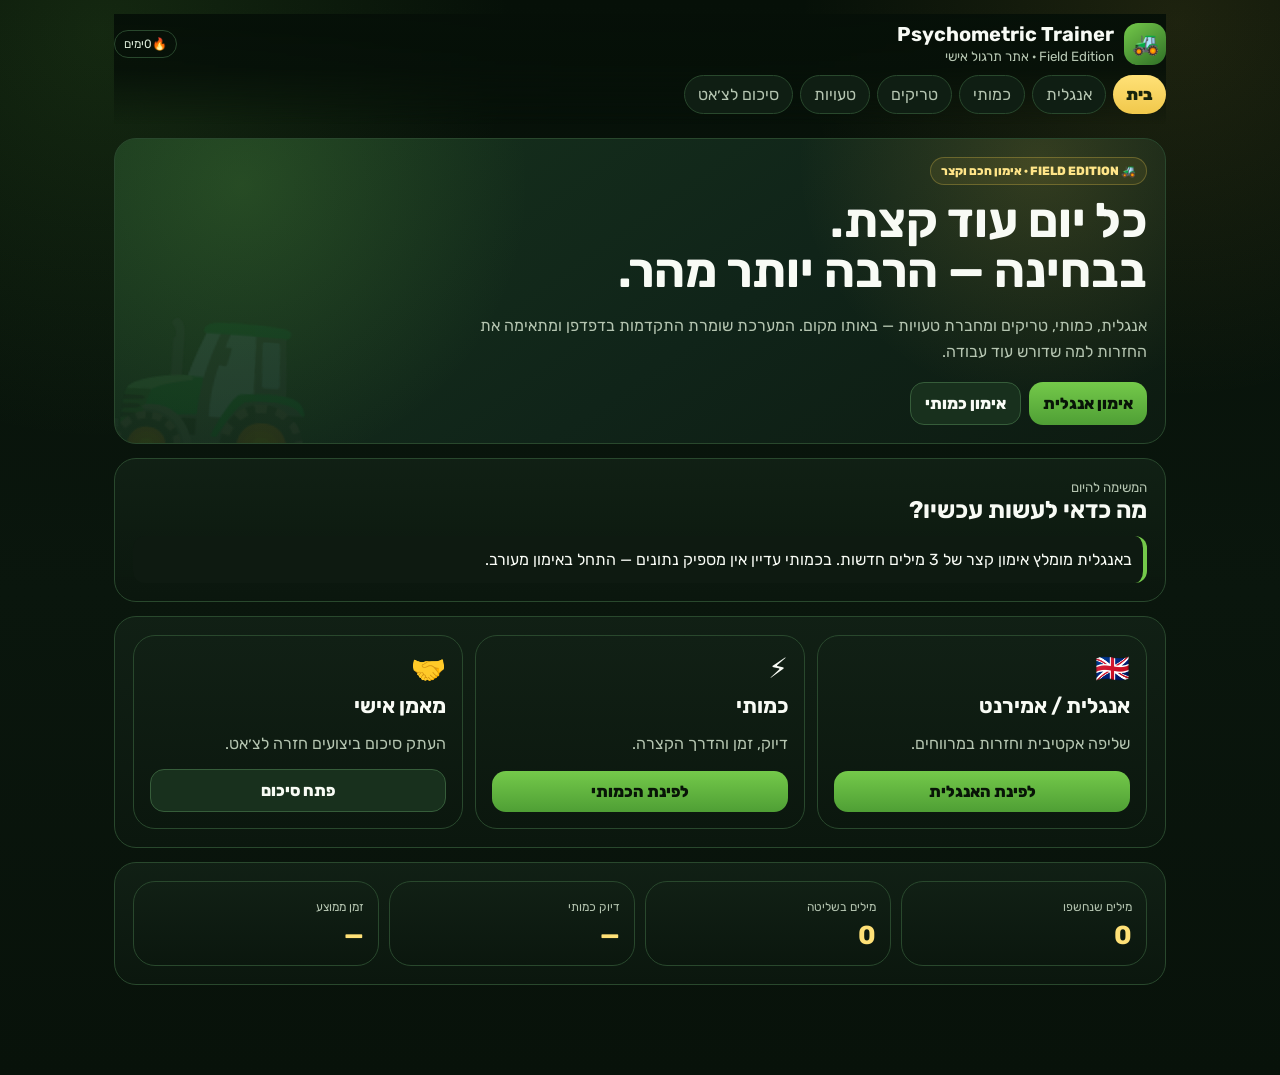
==== index.html @ f3aefd66 "Add Psychometric Trainer web app" ====
<!doctype html>
<html lang="he" dir="rtl">
<head>
<meta charset="utf-8"><meta name="viewport" content="width=device-width,initial-scale=1,viewport-fit=cover">
<title>Psychometric Trainer</title>
<link rel="preconnect" href="https://fonts.googleapis.com"><link rel="preconnect" href="https://fonts.gstatic.com" crossorigin><link href="https://fonts.googleapis.com/css2?family=Rubik:wght@400;500;700;800;900&display=swap" rel="stylesheet">
<style>
:root{--bg:#071008;--p:#112015;--p2:#172a1b;--t:#f8fbf5;--m:#b5c5b1;--line:#29482d;--g:#4f9f35;--gb:#74c94a;--y:#f1c84b;--yb:#ffe177;--r:#ff858f;--rad:22px}*{box-sizing:border-box}html{scroll-behavior:smooth}body{margin:0;min-height:100vh;color:var(--t);font-family:Rubik,system-ui;background:radial-gradient(circle at 8% 3%,rgba(116,201,74,.13),transparent 26%),radial-gradient(circle at 92% 2%,rgba(241,200,75,.1),transparent 24%),linear-gradient(180deg,#061008,#0a160d 55%,#08120a)}button,input,textarea,select{font:inherit}.app{max-width:1080px;margin:auto;padding:14px 14px 90px}.top{position:sticky;top:0;z-index:20;padding:8px 0 10px;background:linear-gradient(180deg,rgba(6,16,8,.97),rgba(6,16,8,.88),transparent);backdrop-filter:blur(18px)}.brand{display:flex;justify-content:space-between;align-items:center;gap:12px}.brandx{display:flex;gap:10px;align-items:center}.logo{width:42px;height:42px;border-radius:14px;display:grid;place-items:center;background:linear-gradient(145deg,var(--gb),#2f6f26);font-size:22px}.brand h1{font-size:20px;margin:0}.muted,small{color:var(--m)}nav{display:flex;gap:7px;overflow:auto;padding-top:10px;scrollbar-width:none}nav::-webkit-scrollbar{display:none}.nav{white-space:nowrap;border:1px solid var(--line);background:#0f1e13;color:var(--m);padding:9px 13px;border-radius:999px}.nav.active{background:linear-gradient(var(--yb),var(--y));color:#18240c;border:0;font-weight:900}.panel,.card,.stat,.q,.trick{border:1px solid var(--line);background:linear-gradient(180deg,rgba(17,32,21,.97),rgba(11,23,14,.98));border-radius:var(--rad)}.panel{padding:18px;margin-top:14px}.hero{min-height:270px;display:flex;align-items:center;position:relative;overflow:hidden;background:radial-gradient(circle at 12% 15%,rgba(116,201,74,.18),transparent 30%),radial-gradient(circle at 88% 7%,rgba(241,200,75,.16),transparent 25%),linear-gradient(145deg,#17331d,#102419 58%,#0d1b11)}.hero:after{content:'🚜';position:absolute;left:-20px;bottom:-48px;font-size:180px;opacity:.08;transform:rotate(4deg)}.hero h2{font-size:clamp(30px,5vw,48px);line-height:1.05;margin:0 0 12px}.hero p{max-width:680px;line-height:1.65}.ey{display:inline-flex;padding:6px 10px;border:1px solid rgba(241,200,75,.28);background:rgba(241,200,75,.08);border-radius:999px;color:#ffe588;font-size:12px;font-weight:800;margin-bottom:11px}.grid{display:grid;grid-template-columns:repeat(4,1fr);gap:10px}.two{display:grid;grid-template-columns:repeat(2,1fr);gap:12px}.three{display:grid;grid-template-columns:repeat(3,1fr);gap:12px}.card{padding:16px;min-height:180px;display:flex;flex-direction:column;justify-content:space-between}.card h3{font-size:21px;margin:8px 0}.ico{font-size:28px}.stat{padding:14px}.stat span{font-size:12px;color:var(--m)}.stat b{display:block;font-size:26px;color:var(--yb);margin-top:5px}.actions{display:flex;gap:8px;flex-wrap:wrap;margin-top:12px}.btn{border-radius:14px;padding:11px 14px;font-weight:800;cursor:pointer}.primary{background:linear-gradient(var(--gb),var(--g));color:#081407;border:0}.secondary{background:#18301d;color:var(--t);border:1px solid #365d3a}.danger{background:#3b1a25;color:#ffdce1;border:1px solid #733545}.hidden{display:none!important}.pill{display:inline-flex;border:1px solid var(--line);padding:6px 9px;border-radius:999px;font-size:12px;color:#d9e8d6}.section{display:flex;justify-content:space-between;align-items:end;gap:10px;margin-bottom:12px}.section h2{margin:0}.progress{height:10px;border:1px solid var(--line);background:#071108;border-radius:999px;overflow:hidden}.fill{height:100%;background:linear-gradient(90deg,var(--y),var(--gb));width:0;transition:.35s}.flash{min-height:330px;display:flex;flex-direction:column;justify-content:center;align-items:center;text-align:center;padding:24px;border:1px solid #355b39;border-radius:26px;background:radial-gradient(circle at 50% 0%,rgba(241,200,75,.12),transparent 30%),linear-gradient(#17331f,#0e1e13)}.flash .word{direction:ltr;font-size:40px;font-weight:900;color:#fff1a9}.flash .he{font-size:29px;font-weight:800}.answer{width:100%;margin-top:17px;padding-top:15px;border-top:1px solid var(--line)}.rating{display:grid;grid-template-columns:repeat(3,1fr);gap:8px;margin-top:10px}.rate{padding:11px;border-radius:14px;border:1px solid var(--line);color:var(--t);font-weight:800}.again{background:#2a1720}.hard{background:#302914}.good{background:#153126}.chips{display:flex;flex-wrap:wrap;gap:6px}.chip{padding:8px 10px;border-radius:999px;border:1px solid var(--line);background:#112116;color:#dcebd8;font-weight:700}.chip.active{background:linear-gradient(var(--yb),var(--y));color:#25320e}.modes{display:grid;grid-template-columns:repeat(4,1fr);gap:9px;margin-top:12px}.mode{padding:13px;border:1px solid var(--line);border-radius:17px;background:linear-gradient(160deg,#132619,#0d1a10);color:var(--t);text-align:right;cursor:pointer}.mode strong{display:block;margin:7px 0 3px}.mode small{line-height:1.4}.q{padding:16px;margin-top:12px}.stem{font-size:19px;font-weight:800;line-height:1.6;margin-bottom:10px}.opt{display:flex;gap:8px;padding:10px;border:1px solid #2b4b30;border-radius:13px;background:#0d1b10;margin:7px 0}.opt.ok{border-color:#74d17a;background:#17351f}.opt.bad{border-color:#a64d58;background:#301a21}.ex{margin-top:10px;border-right:4px solid var(--y);background:#0b170e;padding:11px;border-radius:12px;line-height:1.65}.fast{border-right-color:var(--gb)}.timer{font-size:27px;font-weight:900;color:var(--yb);direction:ltr}.tricks{display:grid;grid-template-columns:repeat(2,1fr);gap:10px}.trick{padding:15px}.trick h3{margin:0 0 8px}.formula{direction:ltr;text-align:center;background:#0e1d12;border:1px dashed #4e7f52;padding:9px;border-radius:11px;margin:7px 0;color:#fff5c2;font-weight:800}textarea,input,select{width:100%;background:#0a170d;color:var(--t);border:1px solid var(--line);border-radius:13px;padding:11px}textarea{min-height:150px}.note{border-right:4px solid var(--gb);background:#0e1a11;border-radius:12px;padding:11px;line-height:1.6}.toast{position:fixed;left:50%;bottom:22px;transform:translateX(-50%);display:none;background:#f5ffd7;color:#1d2d0d;border-radius:999px;padding:10px 15px;font-weight:800;z-index:50}@media(max-width:800px){.grid{grid-template-columns:repeat(2,1fr)}.three,.two,.tricks{grid-template-columns:1fr}.modes{grid-template-columns:repeat(2,1fr)}}@media(max-width:480px){.modes{grid-template-columns:1fr}.rating{grid-template-columns:1fr}.hero{min-height:300px}.hero h2{font-size:35px}}
</style>
</head>
<body><div class="app"><div class="top"><div class="brand"><div class="brandx"><div class="logo">🚜</div><div><h1>Psychometric Trainer</h1><small>Field Edition · אתר תרגול אישי</small></div></div><span class="pill">🔥 <span id="streak">0</span> ימים</span></div><nav><button class="nav active" data-v="home">בית</button><button class="nav" data-v="eng">אנגלית</button><button class="nav" data-v="quant">כמותי</button><button class="nav" data-v="tricks">טריקים</button><button class="nav" data-v="mistakes">טעויות</button><button class="nav" data-v="coach">סיכום לצ׳אט</button></nav></div>
<main>
<section id="home" class="view"><div class="panel hero"><div><span class="ey">🚜 FIELD EDITION · אימון חכם וקצר</span><h2>כל יום עוד קצת.<br>בבחינה — הרבה יותר מהר.</h2><p class="muted">אנגלית, כמותי, טריקים ומחברת טעויות — באותו מקום. המערכת שומרת התקדמות בדפדפן ומתאימה את החזרות למה שדורש עוד עבודה.</p><div class="actions"><button class="btn primary" id="homeEng">אימון אנגלית</button><button class="btn secondary" id="homeQuant">אימון כמותי</button></div></div></div><div class="panel"><div class="section"><div><small>המשימה להיום</small><h2>מה כדאי לעשות עכשיו?</h2></div></div><div id="advice" class="note"></div></div><div class="panel"><div class="three"><div class="card"><div><div class="ico">🇬🇧</div><h3>אנגלית / אמירנט</h3><p class="muted">שליפה אקטיבית וחזרות במרווחים.</p></div><button class="btn primary" data-go="eng">לפינת האנגלית</button></div><div class="card"><div><div class="ico">⚡</div><h3>כמותי</h3><p class="muted">דיוק, זמן והדרך הקצרה.</p></div><button class="btn primary" data-go="quant">לפינת הכמותי</button></div><div class="card"><div><div class="ico">🤝</div><h3>מאמן אישי</h3><p class="muted">העתק סיכום ביצועים חזרה לצ׳אט.</p></div><button class="btn secondary" data-go="coach">פתח סיכום</button></div></div></div><div class="panel"><div class="grid"><div class="stat"><span>מילים שנחשפו</span><b id="hs">0</b></div><div class="stat"><span>מילים בשליטה</span><b id="hm">0</b></div><div class="stat"><span>דיוק כמותי</span><b id="ha">—</b></div><div class="stat"><span>זמן ממוצע</span><b id="ht">—</b></div></div></div></section>
<section id="eng" class="view hidden"><div class="panel"><div class="section"><div><small>VOCAB WORKSHOP</small><h2>🇬🇧 פינת אנגלית</h2><span class="muted">שליפה לפני זיהוי. 3 מילים חדשות ביום.</span></div><span class="pill">Spaced repetition</span></div><div class="two"><div class="card"><div><div class="ico">🧠</div><h3>אימון יומי</h3><p class="muted">חזרות שהגיע זמנן + מעט מילים חדשות.</p></div><button class="btn primary" id="engDaily">התחל</button></div><div class="card"><div><div class="ico">⚡</div><h3>5 כרטיסים מהירים</h3><p class="muted">אימון קצר לשמירה על רצף.</p></div><button class="btn secondary" id="engQuick">התחל מהיר</button></div></div><div class="grid" style="margin-top:12px"><div class="stat"><span>מאגר</span><b id="eTotal">0</b></div><div class="stat"><span>לחזרה היום</span><b id="eDue">0</b></div><div class="stat"><span>בשליטה</span><b id="eMaster">0</b></div><div class="stat"><span>חזרות</span><b id="eRev">0</b></div></div></div><div class="panel hidden" id="engSession"><div class="section"><h3>אימון אנגלית</h3><span class="pill" id="ecount"></span></div><div class="progress"><div class="fill" id="ebar"></div></div><div id="ecard"><div class="flash" style="margin-top:12px"><div class="muted" id="eprompt"></div><div id="efront" class="word"></div><div id="erecall" class="hidden" style="width:100%;max-width:450px;margin-top:14px"><input id="erecallInput" placeholder="הקלד באנגלית..." style="direction:ltr"><div class="actions"><button class="btn secondary" id="erecallCheck">בדוק שליפה</button></div></div><div id="eanswer" class="answer hidden"><h3 id="emeaning"></h3><div id="eexample" class="note" style="direction:ltr;text-align:left"></div><p id="etrans" class="muted"></p></div></div><div class="actions" id="erevealWrap"><button class="btn primary" id="ereveal" style="width:100%">הצג תשובה</button></div><div class="rating hidden" id="erating"><button class="rate again" data-rate="again">😕 לא ידעתי</button><button class="rate hard" data-rate="hard">🤔 כמעט</button><button class="rate good" data-rate="good">✅ ידעתי</button></div></div><div id="edone" class="hidden"><h3>סיימת 🎯</h3><p id="esummary" class="muted"></p></div></div></section>
<section id="quant" class="view hidden"><div class="panel"><div class="section"><div><small>QUANT GARAGE</small><h2>🔢 פינת כמותי</h2><span class="muted">שיטה נכונה → זיהוי מהיר → פתרון בזמן.</span></div><span class="timer" id="timer">00:00</span></div><div class="chips" id="chips"></div><div class="modes"><button class="mode" id="qTopic">🎯<strong>נושא ממוקד</strong><small>רק הנושא שבחרת.</small></button><button class="mode" id="qMix">🔀<strong>אימון מעורב</strong><small>מעבר בין נושאים.</small></button><button class="mode" id="qWeak">🛠️<strong>האזור החלש</strong><small>המערכת בוחרת עבורך.</small></button><button class="mode" id="qSprint">⚡<strong>ספרינט 10</strong><small>תרגול קצב.</small></button></div></div><div class="panel hidden" id="qSession"><div class="section"><div><h3 id="qtitle">אימון כמותי</h3><span class="muted" id="qcount"></span></div><span class="pill" id="qbadge"></span></div><div class="progress"><div class="fill" id="qbar"></div></div><div id="qwrap"><div class="q"><small id="qlevel"></small><div class="stem" id="qstem"></div><div id="qopts"></div><div id="qex" class="ex hidden"></div><div id="qfast" class="ex fast hidden"></div></div><div class="actions"><button class="btn primary" id="qcheck">בדוק תשובה</button><button class="btn secondary hidden" id="qnext">לשאלה הבאה</button></div></div><div id="qdone" class="hidden"><h3>סיימת 🎯</h3><p id="qsummary" class="muted"></p><div class="actions"><button class="btn secondary" data-go="mistakes">מחברת טעויות</button><button class="btn primary" data-go="coach">סיכום לצ׳אט</button></div></div></div></section>
<section id="tricks" class="view hidden"><div class="panel"><div class="section"><div><small>TOOLBOX</small><h2>🧠 דף הטריקים</h2></div><button class="btn secondary" id="trickQuiz">בחן אותי</button></div><div class="tricks" id="tricksGrid"></div></div></section>
<section id="mistakes" class="view hidden"><div class="panel"><h2>📓 מחברת טעויות</h2><p class="muted">טעויות חוזרות חשובות יותר מציון בודד.</p><div id="mistakesList"></div></div></section>
<section id="coach" class="view hidden"><div class="panel"><h2>🤝 סיכום לצ׳אט</h2><p class="muted">כתוב לי הערה אישית, עדכן את הסיכום והעתק אותו לצ׳אט כדי שאוכל להתאים את האימון הבא.</p><label>הערות שלך</label><textarea id="notes" placeholder="לדוגמה: באחוזי שינוי אני עדיין איטי..."></textarea><label>סיכום אוטומטי</label><textarea id="summary" readonly style="min-height:330px"></textarea><div class="actions"><button class="btn primary" id="refreshSummary">עדכן סיכום</button><button class="btn secondary" id="copySummary">העתק</button></div></div></section>
</main></div><div class="toast" id="toast"></div>
<script>
const WORDS=[['mitigate','למתן, לצמצם נזק','New regulations were introduced to mitigate environmental damage.'],['replicate','לשחזר, לחזור על ניסוי','Other researchers could not replicate the experiment.'],['reluctant','מסויג, לא שש','The committee was reluctant to approve the proposal.'],['consistent','עקבי; תואם ל־','The findings were consistent with previous research.'],['incompatible','בלתי תואם','The evidence is incompatible with the earlier explanation.'],['substantial','ניכר, משמעותי','The project required a substantial investment.'],['enhance','לשפר, להגביר','The new design could enhance efficiency.'],['acknowledge','להכיר ב־, להודות','The researchers acknowledged the limitations.'],['reliability','אמינות','Engineers tested the reliability of the sensors.'],['compelling','משכנע מאוד','The study provided compelling evidence.'],['anticipate','לצפות מראש','The planners failed to anticipate the increase in demand.'],['whereas','בעוד ש־, לעומת זאת','The first method is cheap, whereas the second is accurate.'],['undermine','לערער, להחליש','Failures may undermine public confidence.'],['exacerbate','להחמיר מצב','A shortage could exacerbate the problem.'],['inconclusive','לא חד־משמעי','The initial results were inconclusive.'],['comprehensive','מקיף','The report provides a comprehensive review.'],['significant','משמעותי, ניכר','The change led to a significant reduction.'],['emerge','להופיע, להתגלות','Unexpected problems emerged during the test.'],['maintain','לשמור על, לתחזק','The system must maintain a stable temperature.'],['decline','ירידה; לרדת; לסרב','The company reported a gradual decline in costs.'],['obtain','להשיג, לקבל','Researchers obtained similar results.'],['require','לדרוש, להצריך','The procedure requires careful preparation.'],['contribute','לתרום; להיות גורם ל־','Several factors contribute to the failure.'],['indicate','להצביע על, להעיד','The data indicate that demand may increase.'],['evident','ברור, ניכר','It became evident that the plan would fail.'],['despite','למרות','Despite the high cost, the technology was adopted.'],['consequently','כתוצאה מכך, לכן','Supply fell; consequently, prices increased.'],['nevertheless','אף על פי כן','The task was difficult; nevertheless, the team succeeded.'],['sufficient','מספיק, מספק','There was insufficient evidence.'],['undergo','לעבור תהליך','The material must undergo several tests.']].map(x=>({id:x[0],en:x[0],he:x[1],ex:x[2]}));
const TRICKS=[{t:'אחוזים',a:['10% = חלקי 10','5% = חצי מ־10%','25% = רבע','12.5% = שמינית','אחוז שינוי = הפרש / ערך מקורי × 100'],f:['8% of 25 = 25% of 8 = 2']},{t:'יחסים',a:['חשוב בחלקים','בדוק מה נשאר קבוע','סך הכול = גודל חלק × סכום החלקים'],f:['5:3 → 8 parts']},{t:'ממוצעים',a:['סכום = ממוצע × מספר איברים','הוספה/הסרה = השוואת סכומים'],f:['6×80=480 → 7×82=574 → new=94']},{t:'כפל וחילוק מהיר',a:['×25 = ÷4 ×100','÷25 = ×4 ÷100','×125 = ÷8 ×1000','×99 = ×100 − המספר'],f:['48×25=12×100=1200']},{t:'מהירות',a:['מהירות ממוצעת = דרך כוללת / זמן כולל','מרחקים שווים: לא ממוצע רגיל','זמנים שווים: ממוצע רגיל'],f:['60 & 120 equal distance → 80']},{t:'עבודה והספק',a:['A ב־t שעות → הספק 1/t','יחד מחברים הספקים'],f:['1/6+1/3=1/2 → 2h']},{t:'שברים',a:['אותו מונה: מכנה קטן → שבר גדול','השוואה מהירה: כפל בהצלבה','קרוב ל־1: בדוק כמה חסר'],f:['7/8 > 8/10 because 70>64']},{t:'אלגברה',a:['פשט לפני הצבה','חפש גורם משותף','אל תפתור יותר ממה שנשאל'],f:['3x+6=3(x+2)']}];
const Q=[['p1','אחוזים',1,'כמה הם 15% מתוך 240?',['24','30','36','40'],'36','10% הם 24 ו־5% הם 12, לכן 36.','15% = 10% + 5%.'],['p2','אחוזים',2,'מחיר עלה מ־120 ל־150. בכמה אחוזים?',['20%','25%','30%','33⅓%'],'25%','הפרש 30 ביחס לערך המקורי 120 = רבע.','30 הוא רבע מ־120.'],['p3','אחוזים',2,'מחיר עלה ב־20% ואז ירד ב־20%. מה קרה?',['לא השתנה','ירד ב־4%','עלה ב־4%','ירד ב־8%'],'ירד ב־4%','100→120→96.','אותו אחוז למעלה ולמטה לא מתקזז.'],['r1','יחסים',1,'היחס בנים:בנות הוא 4:3 ויש 28 תלמידים. כמה בנות?',['10','12','14','16'],'12','7 חלקים; כל חלק 4; 3 חלקים = 12.','סכום יחס → גודל חלק.'],['r2','יחסים',2,'מכוניות:אופנועים = 5:3. נוספו 6 אופנועים והיחס נהיה 5:4. כמה כלי רכב היו בהתחלה?',['40','42','48','54'],'48','חלק אחד ביחס = 6. בהתחלה 8 חלקים = 48.','חפש מה נשאר קבוע.'],['a1','ממוצעים',1,'ממוצע 5 מספרים הוא 18. לאחר הסרת מספר ממוצע 4 הנותרים הוא 15. מה הוסר?',['24','27','30','33'],'30','90−60=30.','סכום ישן פחות סכום חדש.'],['a2','ממוצעים',2,'ממוצע 6 תלמידים 80. תלמיד שביעי העלה ממוצע ל־82. ציונו?',['90','92','94','96'],'94','480→574 ולכן 94.','עלייה 2 עבור 7 = 14 מעל 80.'],['m1','כפל וחילוק מהיר',1,'48 × 25 = ?',['1000','1100','1200','1250'],'1200','48÷4×100=1200.','×25 = ÷4 ×100.'],['m2','כפל וחילוק מהיר',1,'1125 ÷ 25 = ?',['35','40','45','50'],'45','1125×4÷100=45.','÷25 = ×4 ÷100.'],['m3','כפל וחילוק מהיר',2,'63 × 99 = ?',['6177','6237','6297','6337'],'6237','6300−63=6237.','×99 = ×100 − המספר.'],['s1','מהירות',2,'אותו מרחק ב־60 קמ״ש וחזרה ב־120 קמ״ש. מה המהירות הממוצעת?',['80','90','100','110'],'80','בחר 120 ק״מ: 2 שעות + שעה, 240/3=80.','מרחקים שווים → לא ממוצע רגיל.'],['s2','מהירות',1,'שעה ב־50 קמ״ש ושעה ב־70. ממוצע?',['55','60','62','65'],'60','הזמנים שווים ולכן ממוצע רגיל.','זמנים שווים → (50+70)/2.'],['w1','עבודה והספק',1,'עובד א׳ מסיים ב־6 שעות וב׳ ב־3. יחד?',['1.5','2','2.5','3'],'2','1/6+1/3=1/2 עבודה בשעה.','חבר הספקים, לא זמנים.'],['w2','עבודה והספק',2,'ברז א׳ ממלא ב־4 שעות וב׳ ב־12. יחד?',['2','3','4','6'],'3','1/4+1/12=1/3.','מכנה משותף 12.'],['f1','שברים',1,'איזה שבר גדול יותר?',['7/8','8/10','שווים','אי אפשר לדעת'],'7/8','70>64 בכפל בהצלבה.','השווה בהצלבה.'],['f2','שברים',2,'איזה שבר הקרוב ביותר ל־1?',['9/10','11/12','19/20','29/30'],'29/30','החסר הוא 1/30, הקטן ביותר.','השווה את החסר ל־1.'],['x1','אלגברה',1,'אם 3x + 6 = 24, מהו x?',['4','5','6','8'],'6','3x=18 ולכן x=6.','העבר 6 וחלק ב־3.'],['x2','אלגברה',2,'אם x:y=3:5 ו־x+y=40, מהו x?',['12','15','18','25'],'15','8 חלקים; חלק=5; x=15.','זו שאלת יחס, לא חייבים משוואה.']].map(x=>({id:x[0],topic:x[1],lvl:x[2],stem:x[3],opts:x[4],ans:x[5],ex:x[6],fast:x[7]}));
const KEY='psychometric_web_v1',INT=[0,1,3,7,14,30],today=()=>{let d=new Date();d.setHours(0,0,0,0);return d.toISOString().slice(0,10)},add=n=>{let d=new Date();d.setHours(0,0,0,0);d.setDate(d.getDate()+n);return d.toISOString().slice(0,10)};
function fresh(){let cards={};WORDS.forEach(w=>cards[w.id]={seen:false,stage:0,due:today(),reviews:0,again:0,hard:0,good:0});return{cards,stats:{streak:0,last:null,eRev:0,qTot:0,qCor:0,qTime:0},topic:{},mist:[],notes:''}}function load(){try{return Object.assign(fresh(),JSON.parse(localStorage.getItem(KEY)||'null')||{})}catch(e){return fresh()}}let S=load();function save(){try{localStorage.setItem(KEY,JSON.stringify(S))}catch(e){}render()}const $=id=>document.getElementById(id),toast=t=>{let e=$('toast');e.textContent=t;e.style.display='block';setTimeout(()=>e.style.display='none',1400)},shuffle=a=>a.map(x=>[Math.random(),x]).sort((a,b)=>a[0]-b[0]).map(x=>x[1]);
function go(v){document.querySelectorAll('.view').forEach(x=>x.classList.add('hidden'));$(v).classList.remove('hidden');document.querySelectorAll('.nav').forEach(b=>b.classList.toggle('active',b.dataset.v===v));if(v==='tricks')drawTricks();if(v==='mistakes')drawMist();if(v==='coach')makeSummary();scrollTo({top:0,behavior:'smooth'})}document.querySelectorAll('.nav').forEach(b=>b.onclick=()=>go(b.dataset.v));document.querySelectorAll('[data-go]').forEach(b=>b.onclick=()=>go(b.dataset.go));
const seen=()=>WORDS.filter(w=>S.cards[w.id].seen),master=()=>WORDS.filter(w=>S.cards[w.id].stage>=4),due=()=>WORDS.filter(w=>S.cards[w.id].seen&&S.cards[w.id].due<=today());function weakTopic(){let a=Object.entries(S.topic).filter(x=>x[1].total).map(([topic,s])=>({topic,acc:Math.round(s.correct/s.total*100),time:Math.round(s.time/s.total)}));return a.sort((a,b)=>a.acc-b.acc||b.time-a.time)[0]||null}function render(){$('streak').textContent=S.stats.streak||0;$('hs').textContent=seen().length;$('hm').textContent=master().length;$('ha').textContent=S.stats.qTot?Math.round(S.stats.qCor/S.stats.qTot*100)+'%':'—';$('ht').textContent=S.stats.qTot?Math.round(S.stats.qTime/S.stats.qTot)+' שנ׳':'—';$('eTotal').textContent=WORDS.length;$('eDue').textContent=due().length;$('eMaster').textContent=master().length;$('eRev').textContent=S.stats.eRev||0;let w=weakTopic(),a=[];if(due().length)a.push(`באנגלית מחכות ${due().length} מילים לחזרה.`);else a.push('באנגלית מומלץ אימון קצר של 3 מילים חדשות.');a.push(w?`בכמותי הנושא החלש כרגע: ${w.topic} (${w.acc}% דיוק).`:'בכמותי עדיין אין מספיק נתונים — התחל באימון מעורב.');$('advice').textContent=a.join(' ')}render();
let E={q:[],i:0,r:{again:0,hard:0,good:0},dir:'en'};function startEng(quick=false){let q=due().map(w=>w.id),freshIds=WORDS.filter(w=>!S.cards[w.id].seen).slice(0,quick?0:3).map(w=>w.id);q=[...q,...freshIds];if(quick)q=WORDS.slice().sort((a,b)=>S.cards[a.id].stage-S.cards[b.id].stage).slice(0,5).map(w=>w.id);if(!q.length)q=WORDS.slice(0,5).map(w=>w.id);E={q:q.slice(0,12),i:0,r:{again:0,hard:0,good:0},dir:'en'};$('engSession').classList.remove('hidden');$('edone').classList.add('hidden');$('ecard').classList.remove('hidden');go('eng');showEng()}function showEng(){if(E.i>=E.q.length)return finishEng();let w=WORDS.find(x=>x.id===E.q[E.i]),c=S.cards[w.id];E.dir=(!c.seen||((c.reviews+E.i)%2===0))?'en':'he';$('ecount').textContent=`${E.i+1}/${E.q.length}`;$('ebar').style.width=E.i/E.q.length*100+'%';$('eanswer').classList.add('hidden');$('erating').classList.add('hidden');$('erevealWrap').classList.remove('hidden');$('erecall').classList.add('hidden');$('erecallInput').value='';if(E.dir==='en'){$('eprompt').textContent=c.seen?'מה המשמעות? נסה לשלוף לפני החשיפה.':'מילה חדשה';$('efront').className='word';$('efront').textContent=w.en}else{$('eprompt').textContent='מה המילה באנגלית?';$('efront').className='he';$('efront').textContent=w.he;$('erecall').classList.remove('hidden')}$('emeaning').textContent=`${w.en} — ${w.he}`;$('eexample').textContent=w.ex;$('etrans').textContent='נסה להבין את המשפט גם בלי לתרגם כל מילה.'}function reveal(){ $('eanswer').classList.remove('hidden');$('erating').classList.remove('hidden');$('erevealWrap').classList.add('hidden')}$('ereveal').onclick=reveal;$('erecallCheck').onclick=()=>{let w=WORDS.find(x=>x.id===E.q[E.i]);if(!$('erecallInput').value.trim())return toast('כתוב תשובה');reveal();toast($('erecallInput').value.trim().toLowerCase()===w.en?'נכון ✅':'בדוק את התשובה')};document.querySelectorAll('[data-rate]').forEach(b=>b.onclick=()=>{let r=b.dataset.rate,id=E.q[E.i],c=S.cards[id];c.seen=true;c.reviews++;c[r]++;S.stats.eRev++;E.r[r]++;if(r==='again'){c.stage=0;c.due=add(1);if(!E.q.slice(E.i+1).includes(id))E.q.push(id)}else if(r==='hard'){c.stage=Math.max(1,c.stage);c.due=add(1)}else{c.stage=Math.min(5,c.stage+1);c.due=add(INT[c.stage])}E.i++;save();showEng()});function finishEng(){$('ecard').classList.add('hidden');$('edone').classList.remove('hidden');$('ebar').style.width='100%';$('esummary').textContent=`ידעתי ${E.r.good}, כמעט ${E.r.hard}, לא ידעתי ${E.r.again}.`;mark();save()}$('engDaily').onclick=()=>startEng(false);$('engQuick').onclick=()=>startEng(true);$('homeEng').onclick=()=>startEng(false);
const topics=[...new Set(Q.map(q=>q.topic))];let selTopic=topics[0];function chips(){let c=$('chips');c.innerHTML='';topics.forEach(t=>{let b=document.createElement('button');b.className='chip'+(t===selTopic?' active':'');b.textContent=t;b.onclick=()=>{selTopic=t;chips()};c.appendChild(b)})}chips();let QS={list:[],i:0,correct:0,time:0,start:0,int:null};function pick(mode,n){let p=Q.slice();if(mode==='topic')p=p.filter(q=>q.topic===selTopic);if(mode==='weak'){let w=weakTopic();if(w)p=p.filter(q=>q.topic===w.topic)}p=shuffle(p);return p.slice(0,Math.min(n,p.length))}function startQ(mode,n,title){QS={list:pick(mode,n),i:0,correct:0,time:0,start:0,int:null};$('qSession').classList.remove('hidden');$('qdone').classList.add('hidden');$('qwrap').classList.remove('hidden');$('qtitle').textContent=title;go('quant');showQ()}function showQ(){clearInterval(QS.int);if(QS.i>=QS.list.length)return finishQ();let q=QS.list[QS.i];QS.start=Date.now();$('qcount').textContent=`${QS.i+1}/${QS.list.length}`;$('qbar').style.width=QS.i/QS.list.length*100+'%';$('qbadge').textContent=q.topic;$('qlevel').textContent='רמה '+q.lvl;$('qstem').textContent=q.stem;$('qopts').innerHTML=q.opts.map((o,i)=>`<label class="opt"><input type="radio" name="qo" value="${o}"><span>${String.fromCharCode(65+i)}. ${o}</span></label>`).join('');$('qex').classList.add('hidden');$('qfast').classList.add('hidden');$('qcheck').classList.remove('hidden');$('qnext').classList.add('hidden');tick();QS.int=setInterval(tick,250)}function tick(){let s=Math.floor((Date.now()-QS.start)/1000);$('timer').textContent=String(Math.floor(s/60)).padStart(2,'0')+':'+String(s%60).padStart(2,'0')}$('qcheck').onclick=()=>{let x=document.querySelector('input[name="qo"]:checked');if(!x)return toast('בחר תשובה');clearInterval(QS.int);let q=QS.list[QS.i],sec=Math.round((Date.now()-QS.start)/1000),ok=x.value===q.ans;if(ok)QS.correct++;QS.time+=sec;document.querySelectorAll('input[name="qo"]').forEach(i=>{let l=i.closest('.opt');if(i.value===q.ans)l.classList.add('ok');if(i.checked&&i.value!==q.ans)l.classList.add('bad');i.disabled=true});$('qex').innerHTML=`<b>${ok?'נכון ✅':'לא נכון ❌'}</b><br>${q.ex}<br><small>זמן: ${sec} שניות</small>`;$('qfast').innerHTML=`<b>⚡ הדרך המהירה:</b><br>${q.fast}`;$('qex').classList.remove('hidden');$('qfast').classList.remove('hidden');record(q,ok,sec,x.value);$('qcheck').classList.add('hidden');$('qnext').classList.remove('hidden');save()};$('qnext').onclick=()=>{QS.i++;showQ()};function record(q,ok,sec,choice){S.stats.qTot++;S.stats.qCor+=ok?1:0;S.stats.qTime+=sec;let s=S.topic[q.topic]||{correct:0,total:0,time:0};s.total++;s.correct+=ok?1:0;s.time+=sec;S.topic[q.topic]=s;if(!ok){let m=S.mist.find(x=>x.id===q.id);if(m)m.count++;else S.mist.push({id:q.id,count:1,topic:q.topic})}}function finishQ(){$('qwrap').classList.add('hidden');$('qdone').classList.remove('hidden');$('qbar').style.width='100%';$('qsummary').textContent=`תוצאה ${QS.correct}/${QS.list.length}. זמן ממוצע ${Math.round(QS.time/QS.list.length)} שניות.`;mark();save()}$('qTopic').onclick=()=>startQ('topic',6,`אימון: ${selTopic}`);$('qMix').onclick=()=>startQ('mix',6,'אימון מעורב');$('qWeak').onclick=()=>startQ('weak',6,'האזור החלש שלי');$('qSprint').onclick=()=>startQ('mix',10,'ספרינט 10');$('homeQuant').onclick=()=>startQ('mix',6,'אימון מעורב');
function drawTricks(){let g=$('tricksGrid');g.innerHTML='';TRICKS.forEach(t=>{let d=document.createElement('div');d.className='trick';d.innerHTML=`<h3>${t.t}</h3><ul>${t.a.map(x=>`<li>${x}</li>`).join('')}</ul>${t.f.map(x=>`<div class="formula">${x}</div>`).join('')}`;g.appendChild(d)})}$('trickQuiz').onclick=()=>{selTopic=topics[Math.floor(Math.random()*topics.length)];chips();startQ('topic',4,'בחן אותי על טריקים')};
function drawMist(){let b=$('mistakesList');b.innerHTML='';if(!S.mist.length){b.innerHTML='<div class="note">עדיין אין טעויות שמורות.</div>';return}S.mist.slice().sort((a,b)=>b.count-a.count).forEach(m=>{let q=Q.find(x=>x.id===m.id),d=document.createElement('div');d.className='q';d.innerHTML=`<span class="pill">${m.topic}</span> <span class="pill">טעית ${m.count} פעמים</span><div class="stem" style="font-size:16px;margin-top:10px">${q.stem}</div><div class="ex fast"><b>⚡ הדרך המהירה:</b> ${q.fast}</div>`;b.appendChild(d)})}
function makeSummary(){let w=weakTopic(),weakWords=WORDS.map(x=>({w:x,c:S.cards[x.id],score:S.cards[x.id].again*2+S.cards[x.id].hard-S.cards[x.id].good})).filter(x=>x.c.seen).sort((a,b)=>b.score-a.score).slice(0,6);let lines=['סיכום Psychometric Trainer','','אנגלית:',`- נחשפו: ${seen().length}/${WORDS.length}`,`- בשליטה: ${master().length}`,`- לחזרה היום: ${due().length}`,`- מילים חלשות: ${weakWords.length?weakWords.map(x=>x.w.en).join(', '):'אין מספיק נתונים'}`,'','כמותי:',`- שאלות: ${S.stats.qTot}`,`- דיוק: ${S.stats.qTot?Math.round(S.stats.qCor/S.stats.qTot*100)+'%':'אין נתונים'}`,`- זמן ממוצע: ${S.stats.qTot?Math.round(S.stats.qTime/S.stats.qTot)+' שניות':'אין נתונים'}`,`- נושא חלש: ${w?w.topic+' — '+w.acc+'%':'אין מספיק נתונים'}`,`- שאלות שונות במחברת טעויות: ${S.mist.length}`,'','ביצועים לפי נושא:',...topics.map(t=>{let x=S.topic[t];return x&&x.total?`- ${t}: ${Math.round(x.correct/x.total*100)}%, ${Math.round(x.time/x.total)} שנ׳`:`- ${t}: טרם תורגל`}),``,`הערות שלי: ${$('notes').value.trim()||'אין כרגע.'}`,'','בקשה לצ׳אט: התאם את האימון הבא לביצועים. אם אני מדויק אבל איטי — תרגל קיצורי דרך. אם אני מהיר וטועה — תרגל דיוק. חזור על מילים חלשות ועל טעויות כמותיות בשינוי מספרים.'];$('summary').value=lines.join('\n');S.notes=$('notes').value;save()}$('refreshSummary').onclick=()=>{makeSummary();toast('הסיכום עודכן')};$('copySummary').onclick=async()=>{makeSummary();try{await navigator.clipboard.writeText($('summary').value)}catch(e){$('summary').select();document.execCommand('copy')}toast('הועתק')};$('notes').value=S.notes||'';function mark(){let t=today();if(S.stats.last!==t){if(!S.stats.last)S.stats.streak=1;else{let d=Math.round((new Date(t)-new Date(S.stats.last))/86400000);S.stats.streak=d===1?(S.stats.streak||0)+1:1}S.stats.last=t}}drawTricks();drawMist();makeSummary();
</script></body></html>
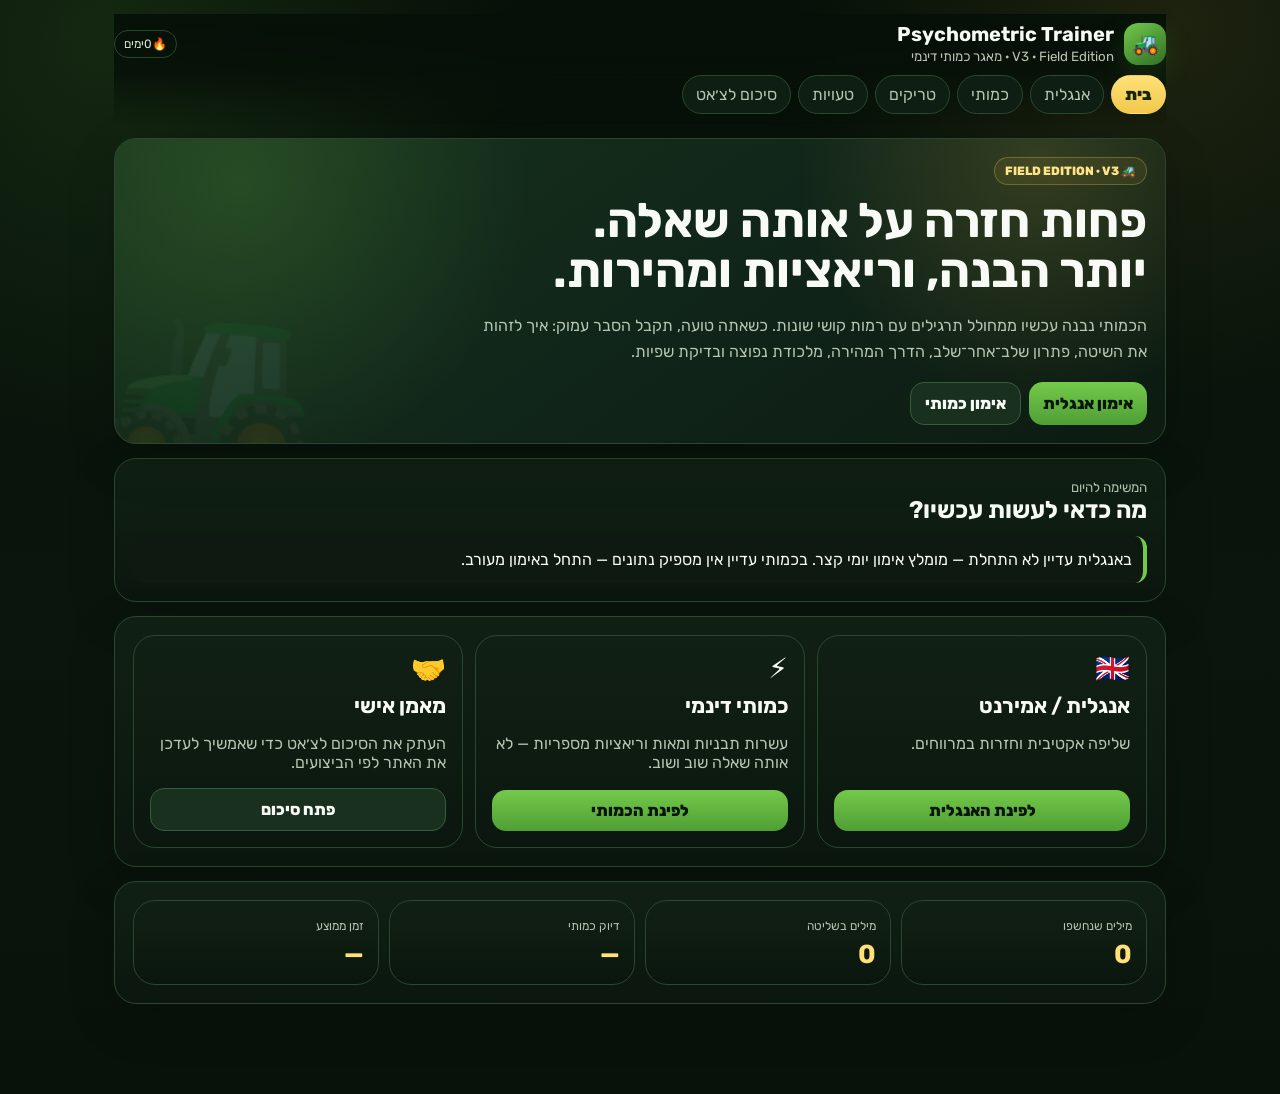
==== commit 24d0f94b: "Point main site to V3 dynamic trainer" ====
--- a/index.html
+++ b/index.html
@@ -1,33 +1 @@
-<!doctype html>
-<html lang="he" dir="rtl">
-<head>
-<meta charset="utf-8"><meta name="viewport" content="width=device-width,initial-scale=1,viewport-fit=cover">
-<title>Psychometric Trainer</title>
-<link rel="preconnect" href="https://fonts.googleapis.com"><link rel="preconnect" href="https://fonts.gstatic.com" crossorigin><link href="https://fonts.googleapis.com/css2?family=Rubik:wght@400;500;700;800;900&display=swap" rel="stylesheet">
-<style>
-:root{--bg:#071008;--p:#112015;--p2:#172a1b;--t:#f8fbf5;--m:#b5c5b1;--line:#29482d;--g:#4f9f35;--gb:#74c94a;--y:#f1c84b;--yb:#ffe177;--r:#ff858f;--rad:22px}*{box-sizing:border-box}html{scroll-behavior:smooth}body{margin:0;min-height:100vh;color:var(--t);font-family:Rubik,system-ui;background:radial-gradient(circle at 8% 3%,rgba(116,201,74,.13),transparent 26%),radial-gradient(circle at 92% 2%,rgba(241,200,75,.1),transparent 24%),linear-gradient(180deg,#061008,#0a160d 55%,#08120a)}button,input,textarea,select{font:inherit}.app{max-width:1080px;margin:auto;padding:14px 14px 90px}.top{position:sticky;top:0;z-index:20;padding:8px 0 10px;background:linear-gradient(180deg,rgba(6,16,8,.97),rgba(6,16,8,.88),transparent);backdrop-filter:blur(18px)}.brand{display:flex;justify-content:space-between;align-items:center;gap:12px}.brandx{display:flex;gap:10px;align-items:center}.logo{width:42px;height:42px;border-radius:14px;display:grid;place-items:center;background:linear-gradient(145deg,var(--gb),#2f6f26);font-size:22px}.brand h1{font-size:20px;margin:0}.muted,small{color:var(--m)}nav{display:flex;gap:7px;overflow:auto;padding-top:10px;scrollbar-width:none}nav::-webkit-scrollbar{display:none}.nav{white-space:nowrap;border:1px solid var(--line);background:#0f1e13;color:var(--m);padding:9px 13px;border-radius:999px}.nav.active{background:linear-gradient(var(--yb),var(--y));color:#18240c;border:0;font-weight:900}.panel,.card,.stat,.q,.trick{border:1px solid var(--line);background:linear-gradient(180deg,rgba(17,32,21,.97),rgba(11,23,14,.98));border-radius:var(--rad)}.panel{padding:18px;margin-top:14px}.hero{min-height:270px;display:flex;align-items:center;position:relative;overflow:hidden;background:radial-gradient(circle at 12% 15%,rgba(116,201,74,.18),transparent 30%),radial-gradient(circle at 88% 7%,rgba(241,200,75,.16),transparent 25%),linear-gradient(145deg,#17331d,#102419 58%,#0d1b11)}.hero:after{content:'🚜';position:absolute;left:-20px;bottom:-48px;font-size:180px;opacity:.08;transform:rotate(4deg)}.hero h2{font-size:clamp(30px,5vw,48px);line-height:1.05;margin:0 0 12px}.hero p{max-width:680px;line-height:1.65}.ey{display:inline-flex;padding:6px 10px;border:1px solid rgba(241,200,75,.28);background:rgba(241,200,75,.08);border-radius:999px;color:#ffe588;font-size:12px;font-weight:800;margin-bottom:11px}.grid{display:grid;grid-template-columns:repeat(4,1fr);gap:10px}.two{display:grid;grid-template-columns:repeat(2,1fr);gap:12px}.three{display:grid;grid-template-columns:repeat(3,1fr);gap:12px}.card{padding:16px;min-height:180px;display:flex;flex-direction:column;justify-content:space-between}.card h3{font-size:21px;margin:8px 0}.ico{font-size:28px}.stat{padding:14px}.stat span{font-size:12px;color:var(--m)}.stat b{display:block;font-size:26px;color:var(--yb);margin-top:5px}.actions{display:flex;gap:8px;flex-wrap:wrap;margin-top:12px}.btn{border-radius:14px;padding:11px 14px;font-weight:800;cursor:pointer}.primary{background:linear-gradient(var(--gb),var(--g));color:#081407;border:0}.secondary{background:#18301d;color:var(--t);border:1px solid #365d3a}.danger{background:#3b1a25;color:#ffdce1;border:1px solid #733545}.hidden{display:none!important}.pill{display:inline-flex;border:1px solid var(--line);padding:6px 9px;border-radius:999px;font-size:12px;color:#d9e8d6}.section{display:flex;justify-content:space-between;align-items:end;gap:10px;margin-bottom:12px}.section h2{margin:0}.progress{height:10px;border:1px solid var(--line);background:#071108;border-radius:999px;overflow:hidden}.fill{height:100%;background:linear-gradient(90deg,var(--y),var(--gb));width:0;transition:.35s}.flash{min-height:330px;display:flex;flex-direction:column;justify-content:center;align-items:center;text-align:center;padding:24px;border:1px solid #355b39;border-radius:26px;background:radial-gradient(circle at 50% 0%,rgba(241,200,75,.12),transparent 30%),linear-gradient(#17331f,#0e1e13)}.flash .word{direction:ltr;font-size:40px;font-weight:900;color:#fff1a9}.flash .he{font-size:29px;font-weight:800}.answer{width:100%;margin-top:17px;padding-top:15px;border-top:1px solid var(--line)}.rating{display:grid;grid-template-columns:repeat(3,1fr);gap:8px;margin-top:10px}.rate{padding:11px;border-radius:14px;border:1px solid var(--line);color:var(--t);font-weight:800}.again{background:#2a1720}.hard{background:#302914}.good{background:#153126}.chips{display:flex;flex-wrap:wrap;gap:6px}.chip{padding:8px 10px;border-radius:999px;border:1px solid var(--line);background:#112116;color:#dcebd8;font-weight:700}.chip.active{background:linear-gradient(var(--yb),var(--y));color:#25320e}.modes{display:grid;grid-template-columns:repeat(4,1fr);gap:9px;margin-top:12px}.mode{padding:13px;border:1px solid var(--line);border-radius:17px;background:linear-gradient(160deg,#132619,#0d1a10);color:var(--t);text-align:right;cursor:pointer}.mode strong{display:block;margin:7px 0 3px}.mode small{line-height:1.4}.q{padding:16px;margin-top:12px}.stem{font-size:19px;font-weight:800;line-height:1.6;margin-bottom:10px}.opt{display:flex;gap:8px;padding:10px;border:1px solid #2b4b30;border-radius:13px;background:#0d1b10;margin:7px 0}.opt.ok{border-color:#74d17a;background:#17351f}.opt.bad{border-color:#a64d58;background:#301a21}.ex{margin-top:10px;border-right:4px solid var(--y);background:#0b170e;padding:11px;border-radius:12px;line-height:1.65}.fast{border-right-color:var(--gb)}.timer{font-size:27px;font-weight:900;color:var(--yb);direction:ltr}.tricks{display:grid;grid-template-columns:repeat(2,1fr);gap:10px}.trick{padding:15px}.trick h3{margin:0 0 8px}.formula{direction:ltr;text-align:center;background:#0e1d12;border:1px dashed #4e7f52;padding:9px;border-radius:11px;margin:7px 0;color:#fff5c2;font-weight:800}textarea,input,select{width:100%;background:#0a170d;color:var(--t);border:1px solid var(--line);border-radius:13px;padding:11px}textarea{min-height:150px}.note{border-right:4px solid var(--gb);background:#0e1a11;border-radius:12px;padding:11px;line-height:1.6}.toast{position:fixed;left:50%;bottom:22px;transform:translateX(-50%);display:none;background:#f5ffd7;color:#1d2d0d;border-radius:999px;padding:10px 15px;font-weight:800;z-index:50}@media(max-width:800px){.grid{grid-template-columns:repeat(2,1fr)}.three,.two,.tricks{grid-template-columns:1fr}.modes{grid-template-columns:repeat(2,1fr)}}@media(max-width:480px){.modes{grid-template-columns:1fr}.rating{grid-template-columns:1fr}.hero{min-height:300px}.hero h2{font-size:35px}}
-</style>
-</head>
-<body><div class="app"><div class="top"><div class="brand"><div class="brandx"><div class="logo">🚜</div><div><h1>Psychometric Trainer</h1><small>Field Edition · אתר תרגול אישי</small></div></div><span class="pill">🔥 <span id="streak">0</span> ימים</span></div><nav><button class="nav active" data-v="home">בית</button><button class="nav" data-v="eng">אנגלית</button><button class="nav" data-v="quant">כמותי</button><button class="nav" data-v="tricks">טריקים</button><button class="nav" data-v="mistakes">טעויות</button><button class="nav" data-v="coach">סיכום לצ׳אט</button></nav></div>
-<main>
-<section id="home" class="view"><div class="panel hero"><div><span class="ey">🚜 FIELD EDITION · אימון חכם וקצר</span><h2>כל יום עוד קצת.<br>בבחינה — הרבה יותר מהר.</h2><p class="muted">אנגלית, כמותי, טריקים ומחברת טעויות — באותו מקום. המערכת שומרת התקדמות בדפדפן ומתאימה את החזרות למה שדורש עוד עבודה.</p><div class="actions"><button class="btn primary" id="homeEng">אימון אנגלית</button><button class="btn secondary" id="homeQuant">אימון כמותי</button></div></div></div><div class="panel"><div class="section"><div><small>המשימה להיום</small><h2>מה כדאי לעשות עכשיו?</h2></div></div><div id="advice" class="note"></div></div><div class="panel"><div class="three"><div class="card"><div><div class="ico">🇬🇧</div><h3>אנגלית / אמירנט</h3><p class="muted">שליפה אקטיבית וחזרות במרווחים.</p></div><button class="btn primary" data-go="eng">לפינת האנגלית</button></div><div class="card"><div><div class="ico">⚡</div><h3>כמותי</h3><p class="muted">דיוק, זמן והדרך הקצרה.</p></div><button class="btn primary" data-go="quant">לפינת הכמותי</button></div><div class="card"><div><div class="ico">🤝</div><h3>מאמן אישי</h3><p class="muted">העתק סיכום ביצועים חזרה לצ׳אט.</p></div><button class="btn secondary" data-go="coach">פתח סיכום</button></div></div></div><div class="panel"><div class="grid"><div class="stat"><span>מילים שנחשפו</span><b id="hs">0</b></div><div class="stat"><span>מילים בשליטה</span><b id="hm">0</b></div><div class="stat"><span>דיוק כמותי</span><b id="ha">—</b></div><div class="stat"><span>זמן ממוצע</span><b id="ht">—</b></div></div></div></section>
-<section id="eng" class="view hidden"><div class="panel"><div class="section"><div><small>VOCAB WORKSHOP</small><h2>🇬🇧 פינת אנגלית</h2><span class="muted">שליפה לפני זיהוי. 3 מילים חדשות ביום.</span></div><span class="pill">Spaced repetition</span></div><div class="two"><div class="card"><div><div class="ico">🧠</div><h3>אימון יומי</h3><p class="muted">חזרות שהגיע זמנן + מעט מילים חדשות.</p></div><button class="btn primary" id="engDaily">התחל</button></div><div class="card"><div><div class="ico">⚡</div><h3>5 כרטיסים מהירים</h3><p class="muted">אימון קצר לשמירה על רצף.</p></div><button class="btn secondary" id="engQuick">התחל מהיר</button></div></div><div class="grid" style="margin-top:12px"><div class="stat"><span>מאגר</span><b id="eTotal">0</b></div><div class="stat"><span>לחזרה היום</span><b id="eDue">0</b></div><div class="stat"><span>בשליטה</span><b id="eMaster">0</b></div><div class="stat"><span>חזרות</span><b id="eRev">0</b></div></div></div><div class="panel hidden" id="engSession"><div class="section"><h3>אימון אנגלית</h3><span class="pill" id="ecount"></span></div><div class="progress"><div class="fill" id="ebar"></div></div><div id="ecard"><div class="flash" style="margin-top:12px"><div class="muted" id="eprompt"></div><div id="efront" class="word"></div><div id="erecall" class="hidden" style="width:100%;max-width:450px;margin-top:14px"><input id="erecallInput" placeholder="הקלד באנגלית..." style="direction:ltr"><div class="actions"><button class="btn secondary" id="erecallCheck">בדוק שליפה</button></div></div><div id="eanswer" class="answer hidden"><h3 id="emeaning"></h3><div id="eexample" class="note" style="direction:ltr;text-align:left"></div><p id="etrans" class="muted"></p></div></div><div class="actions" id="erevealWrap"><button class="btn primary" id="ereveal" style="width:100%">הצג תשובה</button></div><div class="rating hidden" id="erating"><button class="rate again" data-rate="again">😕 לא ידעתי</button><button class="rate hard" data-rate="hard">🤔 כמעט</button><button class="rate good" data-rate="good">✅ ידעתי</button></div></div><div id="edone" class="hidden"><h3>סיימת 🎯</h3><p id="esummary" class="muted"></p></div></div></section>
-<section id="quant" class="view hidden"><div class="panel"><div class="section"><div><small>QUANT GARAGE</small><h2>🔢 פינת כמותי</h2><span class="muted">שיטה נכונה → זיהוי מהיר → פתרון בזמן.</span></div><span class="timer" id="timer">00:00</span></div><div class="chips" id="chips"></div><div class="modes"><button class="mode" id="qTopic">🎯<strong>נושא ממוקד</strong><small>רק הנושא שבחרת.</small></button><button class="mode" id="qMix">🔀<strong>אימון מעורב</strong><small>מעבר בין נושאים.</small></button><button class="mode" id="qWeak">🛠️<strong>האזור החלש</strong><small>המערכת בוחרת עבורך.</small></button><button class="mode" id="qSprint">⚡<strong>ספרינט 10</strong><small>תרגול קצב.</small></button></div></div><div class="panel hidden" id="qSession"><div class="section"><div><h3 id="qtitle">אימון כמותי</h3><span class="muted" id="qcount"></span></div><span class="pill" id="qbadge"></span></div><div class="progress"><div class="fill" id="qbar"></div></div><div id="qwrap"><div class="q"><small id="qlevel"></small><div class="stem" id="qstem"></div><div id="qopts"></div><div id="qex" class="ex hidden"></div><div id="qfast" class="ex fast hidden"></div></div><div class="actions"><button class="btn primary" id="qcheck">בדוק תשובה</button><button class="btn secondary hidden" id="qnext">לשאלה הבאה</button></div></div><div id="qdone" class="hidden"><h3>סיימת 🎯</h3><p id="qsummary" class="muted"></p><div class="actions"><button class="btn secondary" data-go="mistakes">מחברת טעויות</button><button class="btn primary" data-go="coach">סיכום לצ׳אט</button></div></div></div></section>
-<section id="tricks" class="view hidden"><div class="panel"><div class="section"><div><small>TOOLBOX</small><h2>🧠 דף הטריקים</h2></div><button class="btn secondary" id="trickQuiz">בחן אותי</button></div><div class="tricks" id="tricksGrid"></div></div></section>
-<section id="mistakes" class="view hidden"><div class="panel"><h2>📓 מחברת טעויות</h2><p class="muted">טעויות חוזרות חשובות יותר מציון בודד.</p><div id="mistakesList"></div></div></section>
-<section id="coach" class="view hidden"><div class="panel"><h2>🤝 סיכום לצ׳אט</h2><p class="muted">כתוב לי הערה אישית, עדכן את הסיכום והעתק אותו לצ׳אט כדי שאוכל להתאים את האימון הבא.</p><label>הערות שלך</label><textarea id="notes" placeholder="לדוגמה: באחוזי שינוי אני עדיין איטי..."></textarea><label>סיכום אוטומטי</label><textarea id="summary" readonly style="min-height:330px"></textarea><div class="actions"><button class="btn primary" id="refreshSummary">עדכן סיכום</button><button class="btn secondary" id="copySummary">העתק</button></div></div></section>
-</main></div><div class="toast" id="toast"></div>
-<script>
-const WORDS=[['mitigate','למתן, לצמצם נזק','New regulations were introduced to mitigate environmental damage.'],['replicate','לשחזר, לחזור על ניסוי','Other researchers could not replicate the experiment.'],['reluctant','מסויג, לא שש','The committee was reluctant to approve the proposal.'],['consistent','עקבי; תואם ל־','The findings were consistent with previous research.'],['incompatible','בלתי תואם','The evidence is incompatible with the earlier explanation.'],['substantial','ניכר, משמעותי','The project required a substantial investment.'],['enhance','לשפר, להגביר','The new design could enhance efficiency.'],['acknowledge','להכיר ב־, להודות','The researchers acknowledged the limitations.'],['reliability','אמינות','Engineers tested the reliability of the sensors.'],['compelling','משכנע מאוד','The study provided compelling evidence.'],['anticipate','לצפות מראש','The planners failed to anticipate the increase in demand.'],['whereas','בעוד ש־, לעומת זאת','The first method is cheap, whereas the second is accurate.'],['undermine','לערער, להחליש','Failures may undermine public confidence.'],['exacerbate','להחמיר מצב','A shortage could exacerbate the problem.'],['inconclusive','לא חד־משמעי','The initial results were inconclusive.'],['comprehensive','מקיף','The report provides a comprehensive review.'],['significant','משמעותי, ניכר','The change led to a significant reduction.'],['emerge','להופיע, להתגלות','Unexpected problems emerged during the test.'],['maintain','לשמור על, לתחזק','The system must maintain a stable temperature.'],['decline','ירידה; לרדת; לסרב','The company reported a gradual decline in costs.'],['obtain','להשיג, לקבל','Researchers obtained similar results.'],['require','לדרוש, להצריך','The procedure requires careful preparation.'],['contribute','לתרום; להיות גורם ל־','Several factors contribute to the failure.'],['indicate','להצביע על, להעיד','The data indicate that demand may increase.'],['evident','ברור, ניכר','It became evident that the plan would fail.'],['despite','למרות','Despite the high cost, the technology was adopted.'],['consequently','כתוצאה מכך, לכן','Supply fell; consequently, prices increased.'],['nevertheless','אף על פי כן','The task was difficult; nevertheless, the team succeeded.'],['sufficient','מספיק, מספק','There was insufficient evidence.'],['undergo','לעבור תהליך','The material must undergo several tests.']].map(x=>({id:x[0],en:x[0],he:x[1],ex:x[2]}));
-const TRICKS=[{t:'אחוזים',a:['10% = חלקי 10','5% = חצי מ־10%','25% = רבע','12.5% = שמינית','אחוז שינוי = הפרש / ערך מקורי × 100'],f:['8% of 25 = 25% of 8 = 2']},{t:'יחסים',a:['חשוב בחלקים','בדוק מה נשאר קבוע','סך הכול = גודל חלק × סכום החלקים'],f:['5:3 → 8 parts']},{t:'ממוצעים',a:['סכום = ממוצע × מספר איברים','הוספה/הסרה = השוואת סכומים'],f:['6×80=480 → 7×82=574 → new=94']},{t:'כפל וחילוק מהיר',a:['×25 = ÷4 ×100','÷25 = ×4 ÷100','×125 = ÷8 ×1000','×99 = ×100 − המספר'],f:['48×25=12×100=1200']},{t:'מהירות',a:['מהירות ממוצעת = דרך כוללת / זמן כולל','מרחקים שווים: לא ממוצע רגיל','זמנים שווים: ממוצע רגיל'],f:['60 & 120 equal distance → 80']},{t:'עבודה והספק',a:['A ב־t שעות → הספק 1/t','יחד מחברים הספקים'],f:['1/6+1/3=1/2 → 2h']},{t:'שברים',a:['אותו מונה: מכנה קטן → שבר גדול','השוואה מהירה: כפל בהצלבה','קרוב ל־1: בדוק כמה חסר'],f:['7/8 > 8/10 because 70>64']},{t:'אלגברה',a:['פשט לפני הצבה','חפש גורם משותף','אל תפתור יותר ממה שנשאל'],f:['3x+6=3(x+2)']}];
-const Q=[['p1','אחוזים',1,'כמה הם 15% מתוך 240?',['24','30','36','40'],'36','10% הם 24 ו־5% הם 12, לכן 36.','15% = 10% + 5%.'],['p2','אחוזים',2,'מחיר עלה מ־120 ל־150. בכמה אחוזים?',['20%','25%','30%','33⅓%'],'25%','הפרש 30 ביחס לערך המקורי 120 = רבע.','30 הוא רבע מ־120.'],['p3','אחוזים',2,'מחיר עלה ב־20% ואז ירד ב־20%. מה קרה?',['לא השתנה','ירד ב־4%','עלה ב־4%','ירד ב־8%'],'ירד ב־4%','100→120→96.','אותו אחוז למעלה ולמטה לא מתקזז.'],['r1','יחסים',1,'היחס בנים:בנות הוא 4:3 ויש 28 תלמידים. כמה בנות?',['10','12','14','16'],'12','7 חלקים; כל חלק 4; 3 חלקים = 12.','סכום יחס → גודל חלק.'],['r2','יחסים',2,'מכוניות:אופנועים = 5:3. נוספו 6 אופנועים והיחס נהיה 5:4. כמה כלי רכב היו בהתחלה?',['40','42','48','54'],'48','חלק אחד ביחס = 6. בהתחלה 8 חלקים = 48.','חפש מה נשאר קבוע.'],['a1','ממוצעים',1,'ממוצע 5 מספרים הוא 18. לאחר הסרת מספר ממוצע 4 הנותרים הוא 15. מה הוסר?',['24','27','30','33'],'30','90−60=30.','סכום ישן פחות סכום חדש.'],['a2','ממוצעים',2,'ממוצע 6 תלמידים 80. תלמיד שביעי העלה ממוצע ל־82. ציונו?',['90','92','94','96'],'94','480→574 ולכן 94.','עלייה 2 עבור 7 = 14 מעל 80.'],['m1','כפל וחילוק מהיר',1,'48 × 25 = ?',['1000','1100','1200','1250'],'1200','48÷4×100=1200.','×25 = ÷4 ×100.'],['m2','כפל וחילוק מהיר',1,'1125 ÷ 25 = ?',['35','40','45','50'],'45','1125×4÷100=45.','÷25 = ×4 ÷100.'],['m3','כפל וחילוק מהיר',2,'63 × 99 = ?',['6177','6237','6297','6337'],'6237','6300−63=6237.','×99 = ×100 − המספר.'],['s1','מהירות',2,'אותו מרחק ב־60 קמ״ש וחזרה ב־120 קמ״ש. מה המהירות הממוצעת?',['80','90','100','110'],'80','בחר 120 ק״מ: 2 שעות + שעה, 240/3=80.','מרחקים שווים → לא ממוצע רגיל.'],['s2','מהירות',1,'שעה ב־50 קמ״ש ושעה ב־70. ממוצע?',['55','60','62','65'],'60','הזמנים שווים ולכן ממוצע רגיל.','זמנים שווים → (50+70)/2.'],['w1','עבודה והספק',1,'עובד א׳ מסיים ב־6 שעות וב׳ ב־3. יחד?',['1.5','2','2.5','3'],'2','1/6+1/3=1/2 עבודה בשעה.','חבר הספקים, לא זמנים.'],['w2','עבודה והספק',2,'ברז א׳ ממלא ב־4 שעות וב׳ ב־12. יחד?',['2','3','4','6'],'3','1/4+1/12=1/3.','מכנה משותף 12.'],['f1','שברים',1,'איזה שבר גדול יותר?',['7/8','8/10','שווים','אי אפשר לדעת'],'7/8','70>64 בכפל בהצלבה.','השווה בהצלבה.'],['f2','שברים',2,'איזה שבר הקרוב ביותר ל־1?',['9/10','11/12','19/20','29/30'],'29/30','החסר הוא 1/30, הקטן ביותר.','השווה את החסר ל־1.'],['x1','אלגברה',1,'אם 3x + 6 = 24, מהו x?',['4','5','6','8'],'6','3x=18 ולכן x=6.','העבר 6 וחלק ב־3.'],['x2','אלגברה',2,'אם x:y=3:5 ו־x+y=40, מהו x?',['12','15','18','25'],'15','8 חלקים; חלק=5; x=15.','זו שאלת יחס, לא חייבים משוואה.']].map(x=>({id:x[0],topic:x[1],lvl:x[2],stem:x[3],opts:x[4],ans:x[5],ex:x[6],fast:x[7]}));
-const KEY='psychometric_web_v1',INT=[0,1,3,7,14,30],today=()=>{let d=new Date();d.setHours(0,0,0,0);return d.toISOString().slice(0,10)},add=n=>{let d=new Date();d.setHours(0,0,0,0);d.setDate(d.getDate()+n);return d.toISOString().slice(0,10)};
-function fresh(){let cards={};WORDS.forEach(w=>cards[w.id]={seen:false,stage:0,due:today(),reviews:0,again:0,hard:0,good:0});return{cards,stats:{streak:0,last:null,eRev:0,qTot:0,qCor:0,qTime:0},topic:{},mist:[],notes:''}}function load(){try{return Object.assign(fresh(),JSON.parse(localStorage.getItem(KEY)||'null')||{})}catch(e){return fresh()}}let S=load();function save(){try{localStorage.setItem(KEY,JSON.stringify(S))}catch(e){}render()}const $=id=>document.getElementById(id),toast=t=>{let e=$('toast');e.textContent=t;e.style.display='block';setTimeout(()=>e.style.display='none',1400)},shuffle=a=>a.map(x=>[Math.random(),x]).sort((a,b)=>a[0]-b[0]).map(x=>x[1]);
-function go(v){document.querySelectorAll('.view').forEach(x=>x.classList.add('hidden'));$(v).classList.remove('hidden');document.querySelectorAll('.nav').forEach(b=>b.classList.toggle('active',b.dataset.v===v));if(v==='tricks')drawTricks();if(v==='mistakes')drawMist();if(v==='coach')makeSummary();scrollTo({top:0,behavior:'smooth'})}document.querySelectorAll('.nav').forEach(b=>b.onclick=()=>go(b.dataset.v));document.querySelectorAll('[data-go]').forEach(b=>b.onclick=()=>go(b.dataset.go));
-const seen=()=>WORDS.filter(w=>S.cards[w.id].seen),master=()=>WORDS.filter(w=>S.cards[w.id].stage>=4),due=()=>WORDS.filter(w=>S.cards[w.id].seen&&S.cards[w.id].due<=today());function weakTopic(){let a=Object.entries(S.topic).filter(x=>x[1].total).map(([topic,s])=>({topic,acc:Math.round(s.correct/s.total*100),time:Math.round(s.time/s.total)}));return a.sort((a,b)=>a.acc-b.acc||b.time-a.time)[0]||null}function render(){$('streak').textContent=S.stats.streak||0;$('hs').textContent=seen().length;$('hm').textContent=master().length;$('ha').textContent=S.stats.qTot?Math.round(S.stats.qCor/S.stats.qTot*100)+'%':'—';$('ht').textContent=S.stats.qTot?Math.round(S.stats.qTime/S.stats.qTot)+' שנ׳':'—';$('eTotal').textContent=WORDS.length;$('eDue').textContent=due().length;$('eMaster').textContent=master().length;$('eRev').textContent=S.stats.eRev||0;let w=weakTopic(),a=[];if(due().length)a.push(`באנגלית מחכות ${due().length} מילים לחזרה.`);else a.push('באנגלית מומלץ אימון קצר של 3 מילים חדשות.');a.push(w?`בכמותי הנושא החלש כרגע: ${w.topic} (${w.acc}% דיוק).`:'בכמותי עדיין אין מספיק נתונים — התחל באימון מעורב.');$('advice').textContent=a.join(' ')}render();
-let E={q:[],i:0,r:{again:0,hard:0,good:0},dir:'en'};function startEng(quick=false){let q=due().map(w=>w.id),freshIds=WORDS.filter(w=>!S.cards[w.id].seen).slice(0,quick?0:3).map(w=>w.id);q=[...q,...freshIds];if(quick)q=WORDS.slice().sort((a,b)=>S.cards[a.id].stage-S.cards[b.id].stage).slice(0,5).map(w=>w.id);if(!q.length)q=WORDS.slice(0,5).map(w=>w.id);E={q:q.slice(0,12),i:0,r:{again:0,hard:0,good:0},dir:'en'};$('engSession').classList.remove('hidden');$('edone').classList.add('hidden');$('ecard').classList.remove('hidden');go('eng');showEng()}function showEng(){if(E.i>=E.q.length)return finishEng();let w=WORDS.find(x=>x.id===E.q[E.i]),c=S.cards[w.id];E.dir=(!c.seen||((c.reviews+E.i)%2===0))?'en':'he';$('ecount').textContent=`${E.i+1}/${E.q.length}`;$('ebar').style.width=E.i/E.q.length*100+'%';$('eanswer').classList.add('hidden');$('erating').classList.add('hidden');$('erevealWrap').classList.remove('hidden');$('erecall').classList.add('hidden');$('erecallInput').value='';if(E.dir==='en'){$('eprompt').textContent=c.seen?'מה המשמעות? נסה לשלוף לפני החשיפה.':'מילה חדשה';$('efront').className='word';$('efront').textContent=w.en}else{$('eprompt').textContent='מה המילה באנגלית?';$('efront').className='he';$('efront').textContent=w.he;$('erecall').classList.remove('hidden')}$('emeaning').textContent=`${w.en} — ${w.he}`;$('eexample').textContent=w.ex;$('etrans').textContent='נסה להבין את המשפט גם בלי לתרגם כל מילה.'}function reveal(){ $('eanswer').classList.remove('hidden');$('erating').classList.remove('hidden');$('erevealWrap').classList.add('hidden')}$('ereveal').onclick=reveal;$('erecallCheck').onclick=()=>{let w=WORDS.find(x=>x.id===E.q[E.i]);if(!$('erecallInput').value.trim())return toast('כתוב תשובה');reveal();toast($('erecallInput').value.trim().toLowerCase()===w.en?'נכון ✅':'בדוק את התשובה')};document.querySelectorAll('[data-rate]').forEach(b=>b.onclick=()=>{let r=b.dataset.rate,id=E.q[E.i],c=S.cards[id];c.seen=true;c.reviews++;c[r]++;S.stats.eRev++;E.r[r]++;if(r==='again'){c.stage=0;c.due=add(1);if(!E.q.slice(E.i+1).includes(id))E.q.push(id)}else if(r==='hard'){c.stage=Math.max(1,c.stage);c.due=add(1)}else{c.stage=Math.min(5,c.stage+1);c.due=add(INT[c.stage])}E.i++;save();showEng()});function finishEng(){$('ecard').classList.add('hidden');$('edone').classList.remove('hidden');$('ebar').style.width='100%';$('esummary').textContent=`ידעתי ${E.r.good}, כמעט ${E.r.hard}, לא ידעתי ${E.r.again}.`;mark();save()}$('engDaily').onclick=()=>startEng(false);$('engQuick').onclick=()=>startEng(true);$('homeEng').onclick=()=>startEng(false);
-const topics=[...new Set(Q.map(q=>q.topic))];let selTopic=topics[0];function chips(){let c=$('chips');c.innerHTML='';topics.forEach(t=>{let b=document.createElement('button');b.className='chip'+(t===selTopic?' active':'');b.textContent=t;b.onclick=()=>{selTopic=t;chips()};c.appendChild(b)})}chips();let QS={list:[],i:0,correct:0,time:0,start:0,int:null};function pick(mode,n){let p=Q.slice();if(mode==='topic')p=p.filter(q=>q.topic===selTopic);if(mode==='weak'){let w=weakTopic();if(w)p=p.filter(q=>q.topic===w.topic)}p=shuffle(p);return p.slice(0,Math.min(n,p.length))}function startQ(mode,n,title){QS={list:pick(mode,n),i:0,correct:0,time:0,start:0,int:null};$('qSession').classList.remove('hidden');$('qdone').classList.add('hidden');$('qwrap').classList.remove('hidden');$('qtitle').textContent=title;go('quant');showQ()}function showQ(){clearInterval(QS.int);if(QS.i>=QS.list.length)return finishQ();let q=QS.list[QS.i];QS.start=Date.now();$('qcount').textContent=`${QS.i+1}/${QS.list.length}`;$('qbar').style.width=QS.i/QS.list.length*100+'%';$('qbadge').textContent=q.topic;$('qlevel').textContent='רמה '+q.lvl;$('qstem').textContent=q.stem;$('qopts').innerHTML=q.opts.map((o,i)=>`<label class="opt"><input type="radio" name="qo" value="${o}"><span>${String.fromCharCode(65+i)}. ${o}</span></label>`).join('');$('qex').classList.add('hidden');$('qfast').classList.add('hidden');$('qcheck').classList.remove('hidden');$('qnext').classList.add('hidden');tick();QS.int=setInterval(tick,250)}function tick(){let s=Math.floor((Date.now()-QS.start)/1000);$('timer').textContent=String(Math.floor(s/60)).padStart(2,'0')+':'+String(s%60).padStart(2,'0')}$('qcheck').onclick=()=>{let x=document.querySelector('input[name="qo"]:checked');if(!x)return toast('בחר תשובה');clearInterval(QS.int);let q=QS.list[QS.i],sec=Math.round((Date.now()-QS.start)/1000),ok=x.value===q.ans;if(ok)QS.correct++;QS.time+=sec;document.querySelectorAll('input[name="qo"]').forEach(i=>{let l=i.closest('.opt');if(i.value===q.ans)l.classList.add('ok');if(i.checked&&i.value!==q.ans)l.classList.add('bad');i.disabled=true});$('qex').innerHTML=`<b>${ok?'נכון ✅':'לא נכון ❌'}</b><br>${q.ex}<br><small>זמן: ${sec} שניות</small>`;$('qfast').innerHTML=`<b>⚡ הדרך המהירה:</b><br>${q.fast}`;$('qex').classList.remove('hidden');$('qfast').classList.remove('hidden');record(q,ok,sec,x.value);$('qcheck').classList.add('hidden');$('qnext').classList.remove('hidden');save()};$('qnext').onclick=()=>{QS.i++;showQ()};function record(q,ok,sec,choice){S.stats.qTot++;S.stats.qCor+=ok?1:0;S.stats.qTime+=sec;let s=S.topic[q.topic]||{correct:0,total:0,time:0};s.total++;s.correct+=ok?1:0;s.time+=sec;S.topic[q.topic]=s;if(!ok){let m=S.mist.find(x=>x.id===q.id);if(m)m.count++;else S.mist.push({id:q.id,count:1,topic:q.topic})}}function finishQ(){$('qwrap').classList.add('hidden');$('qdone').classList.remove('hidden');$('qbar').style.width='100%';$('qsummary').textContent=`תוצאה ${QS.correct}/${QS.list.length}. זמן ממוצע ${Math.round(QS.time/QS.list.length)} שניות.`;mark();save()}$('qTopic').onclick=()=>startQ('topic',6,`אימון: ${selTopic}`);$('qMix').onclick=()=>startQ('mix',6,'אימון מעורב');$('qWeak').onclick=()=>startQ('weak',6,'האזור החלש שלי');$('qSprint').onclick=()=>startQ('mix',10,'ספרינט 10');$('homeQuant').onclick=()=>startQ('mix',6,'אימון מעורב');
-function drawTricks(){let g=$('tricksGrid');g.innerHTML='';TRICKS.forEach(t=>{let d=document.createElement('div');d.className='trick';d.innerHTML=`<h3>${t.t}</h3><ul>${t.a.map(x=>`<li>${x}</li>`).join('')}</ul>${t.f.map(x=>`<div class="formula">${x}</div>`).join('')}`;g.appendChild(d)})}$('trickQuiz').onclick=()=>{selTopic=topics[Math.floor(Math.random()*topics.length)];chips();startQ('topic',4,'בחן אותי על טריקים')};
-function drawMist(){let b=$('mistakesList');b.innerHTML='';if(!S.mist.length){b.innerHTML='<div class="note">עדיין אין טעויות שמורות.</div>';return}S.mist.slice().sort((a,b)=>b.count-a.count).forEach(m=>{let q=Q.find(x=>x.id===m.id),d=document.createElement('div');d.className='q';d.innerHTML=`<span class="pill">${m.topic}</span> <span class="pill">טעית ${m.count} פעמים</span><div class="stem" style="font-size:16px;margin-top:10px">${q.stem}</div><div class="ex fast"><b>⚡ הדרך המהירה:</b> ${q.fast}</div>`;b.appendChild(d)})}
-function makeSummary(){let w=weakTopic(),weakWords=WORDS.map(x=>({w:x,c:S.cards[x.id],score:S.cards[x.id].again*2+S.cards[x.id].hard-S.cards[x.id].good})).filter(x=>x.c.seen).sort((a,b)=>b.score-a.score).slice(0,6);let lines=['סיכום Psychometric Trainer','','אנגלית:',`- נחשפו: ${seen().length}/${WORDS.length}`,`- בשליטה: ${master().length}`,`- לחזרה היום: ${due().length}`,`- מילים חלשות: ${weakWords.length?weakWords.map(x=>x.w.en).join(', '):'אין מספיק נתונים'}`,'','כמותי:',`- שאלות: ${S.stats.qTot}`,`- דיוק: ${S.stats.qTot?Math.round(S.stats.qCor/S.stats.qTot*100)+'%':'אין נתונים'}`,`- זמן ממוצע: ${S.stats.qTot?Math.round(S.stats.qTime/S.stats.qTot)+' שניות':'אין נתונים'}`,`- נושא חלש: ${w?w.topic+' — '+w.acc+'%':'אין מספיק נתונים'}`,`- שאלות שונות במחברת טעויות: ${S.mist.length}`,'','ביצועים לפי נושא:',...topics.map(t=>{let x=S.topic[t];return x&&x.total?`- ${t}: ${Math.round(x.correct/x.total*100)}%, ${Math.round(x.time/x.total)} שנ׳`:`- ${t}: טרם תורגל`}),``,`הערות שלי: ${$('notes').value.trim()||'אין כרגע.'}`,'','בקשה לצ׳אט: התאם את האימון הבא לביצועים. אם אני מדויק אבל איטי — תרגל קיצורי דרך. אם אני מהיר וטועה — תרגל דיוק. חזור על מילים חלשות ועל טעויות כמותיות בשינוי מספרים.'];$('summary').value=lines.join('\n');S.notes=$('notes').value;save()}$('refreshSummary').onclick=()=>{makeSummary();toast('הסיכום עודכן')};$('copySummary').onclick=async()=>{makeSummary();try{await navigator.clipboard.writeText($('summary').value)}catch(e){$('summary').select();document.execCommand('copy')}toast('הועתק')};$('notes').value=S.notes||'';function mark(){let t=today();if(S.stats.last!==t){if(!S.stats.last)S.stats.streak=1;else{let d=Math.round((new Date(t)-new Date(S.stats.last))/86400000);S.stats.streak=d===1?(S.stats.streak||0)+1:1}S.stats.last=t}}drawTricks();drawMist();makeSummary();
-</script></body></html>+<!doctype html><html lang="he" dir="rtl"><head><meta charset="utf-8"><meta name="viewport" content="width=device-width,initial-scale=1"><meta http-equiv="refresh" content="0; url=v3/"><title>Psychometric Trainer</title><script>location.replace('v3/');</script></head><body style="font-family:system-ui;background:#071008;color:white;text-align:center;padding:40px">מעביר לגרסה החדשה… <a href="v3/" style="color:#ffe177">לחץ כאן אם לא הועברת</a></body></html>
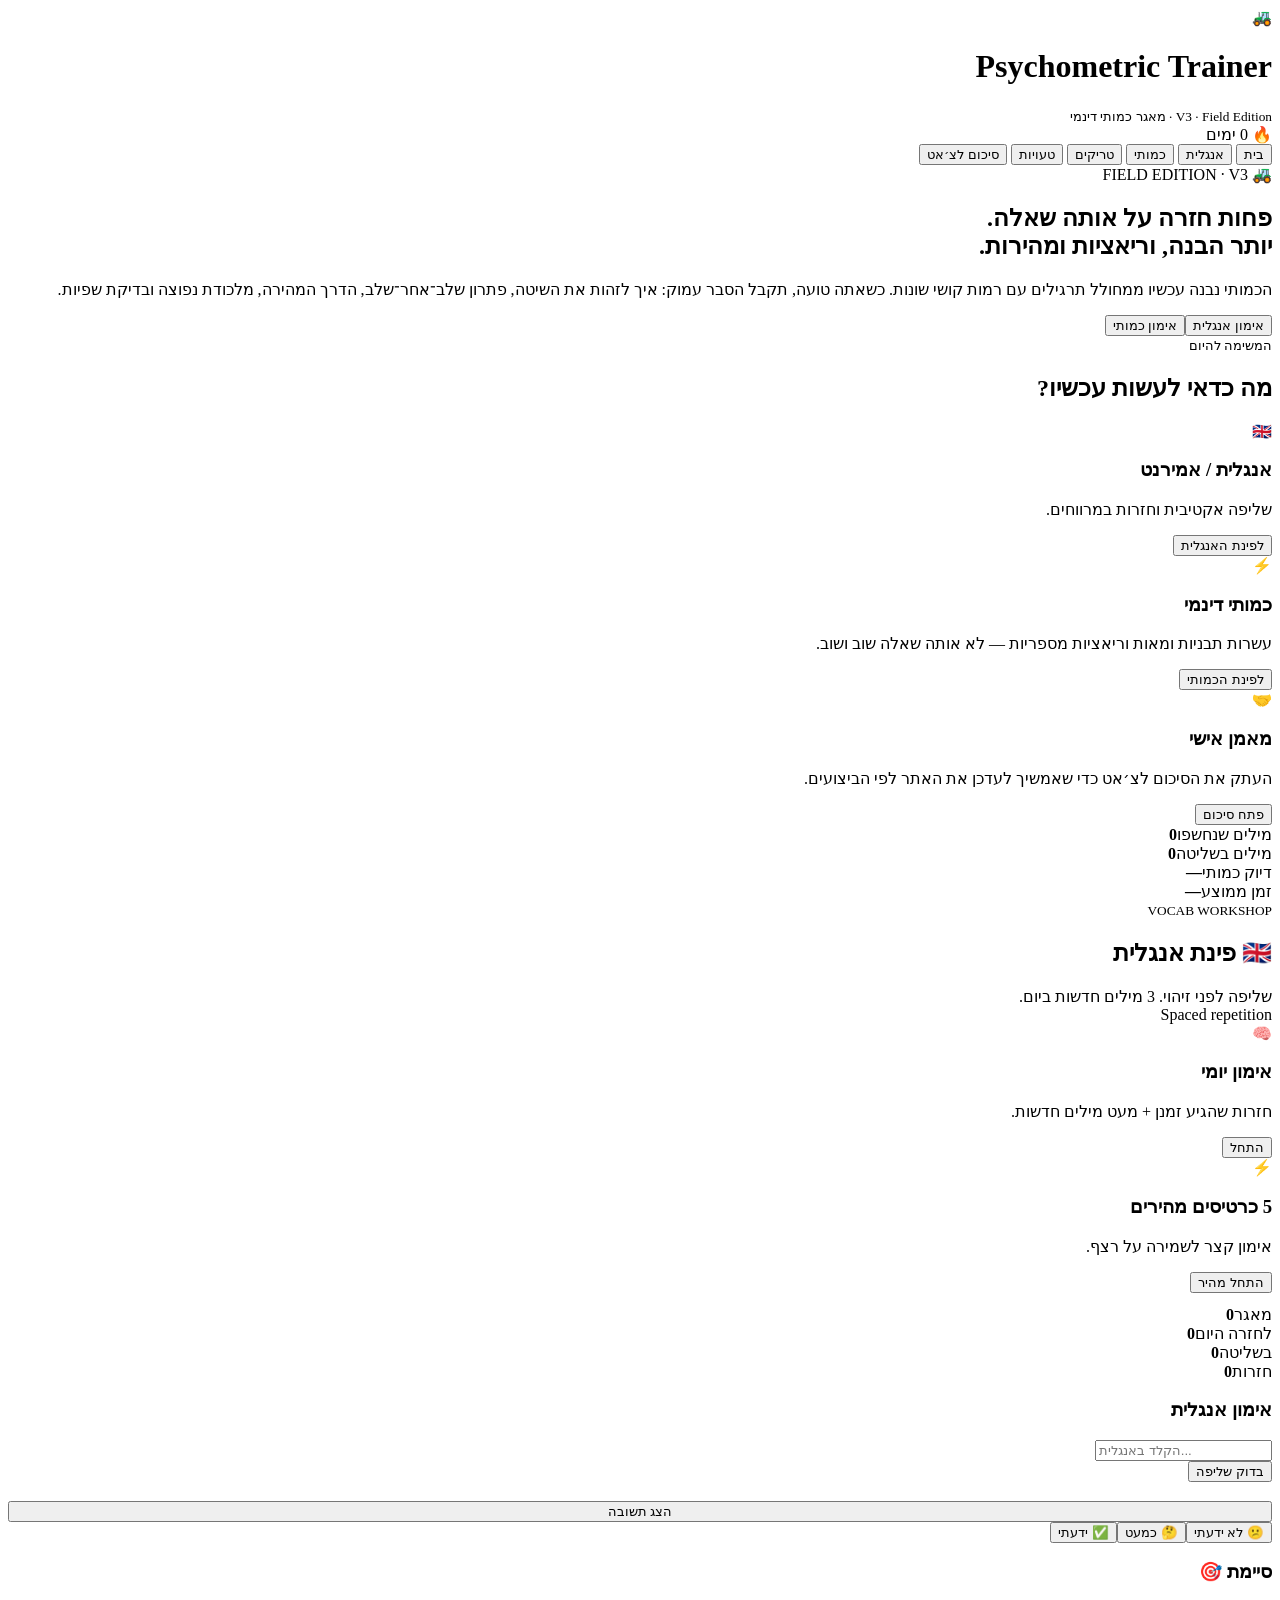
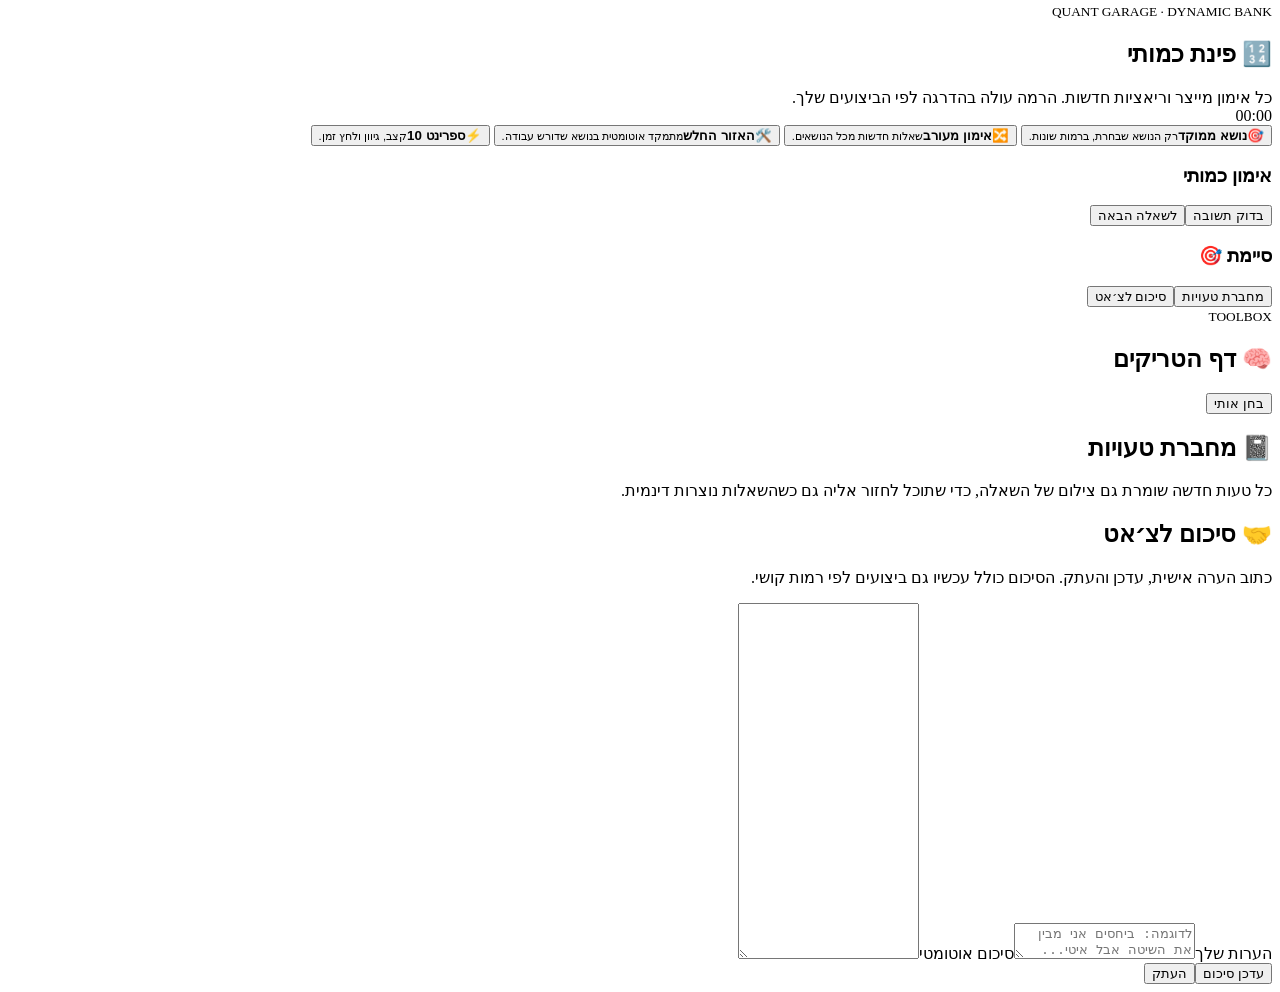
==== commit 02d30fc2: "Activate V4 adaptive trainer and official exam hub" ====
--- a/index.html
+++ b/index.html
@@ -1 +1 @@
-<!doctype html><html lang="he" dir="rtl"><head><meta charset="utf-8"><meta name="viewport" content="width=device-width,initial-scale=1"><meta http-equiv="refresh" content="0; url=v3/"><title>Psychometric Trainer</title><script>location.replace('v3/');</script></head><body style="font-family:system-ui;background:#071008;color:white;text-align:center;padding:40px">מעביר לגרסה החדשה… <a href="v3/" style="color:#ffe177">לחץ כאן אם לא הועברת</a></body></html>+<!doctype html><html lang="he" dir="rtl"><head><meta charset="utf-8"><meta name="viewport" content="width=device-width,initial-scale=1"><meta http-equiv="refresh" content="0; url=v4/"><title>Psychometric Trainer</title><script>location.replace('v4/');</script></head><body style="font-family:system-ui;background:#071008;color:white;text-align:center;padding:40px">מעביר לגרסה החדשה… <a href="v4/" style="color:#ffe177">לחץ כאן אם לא הועברת</a></body></html>
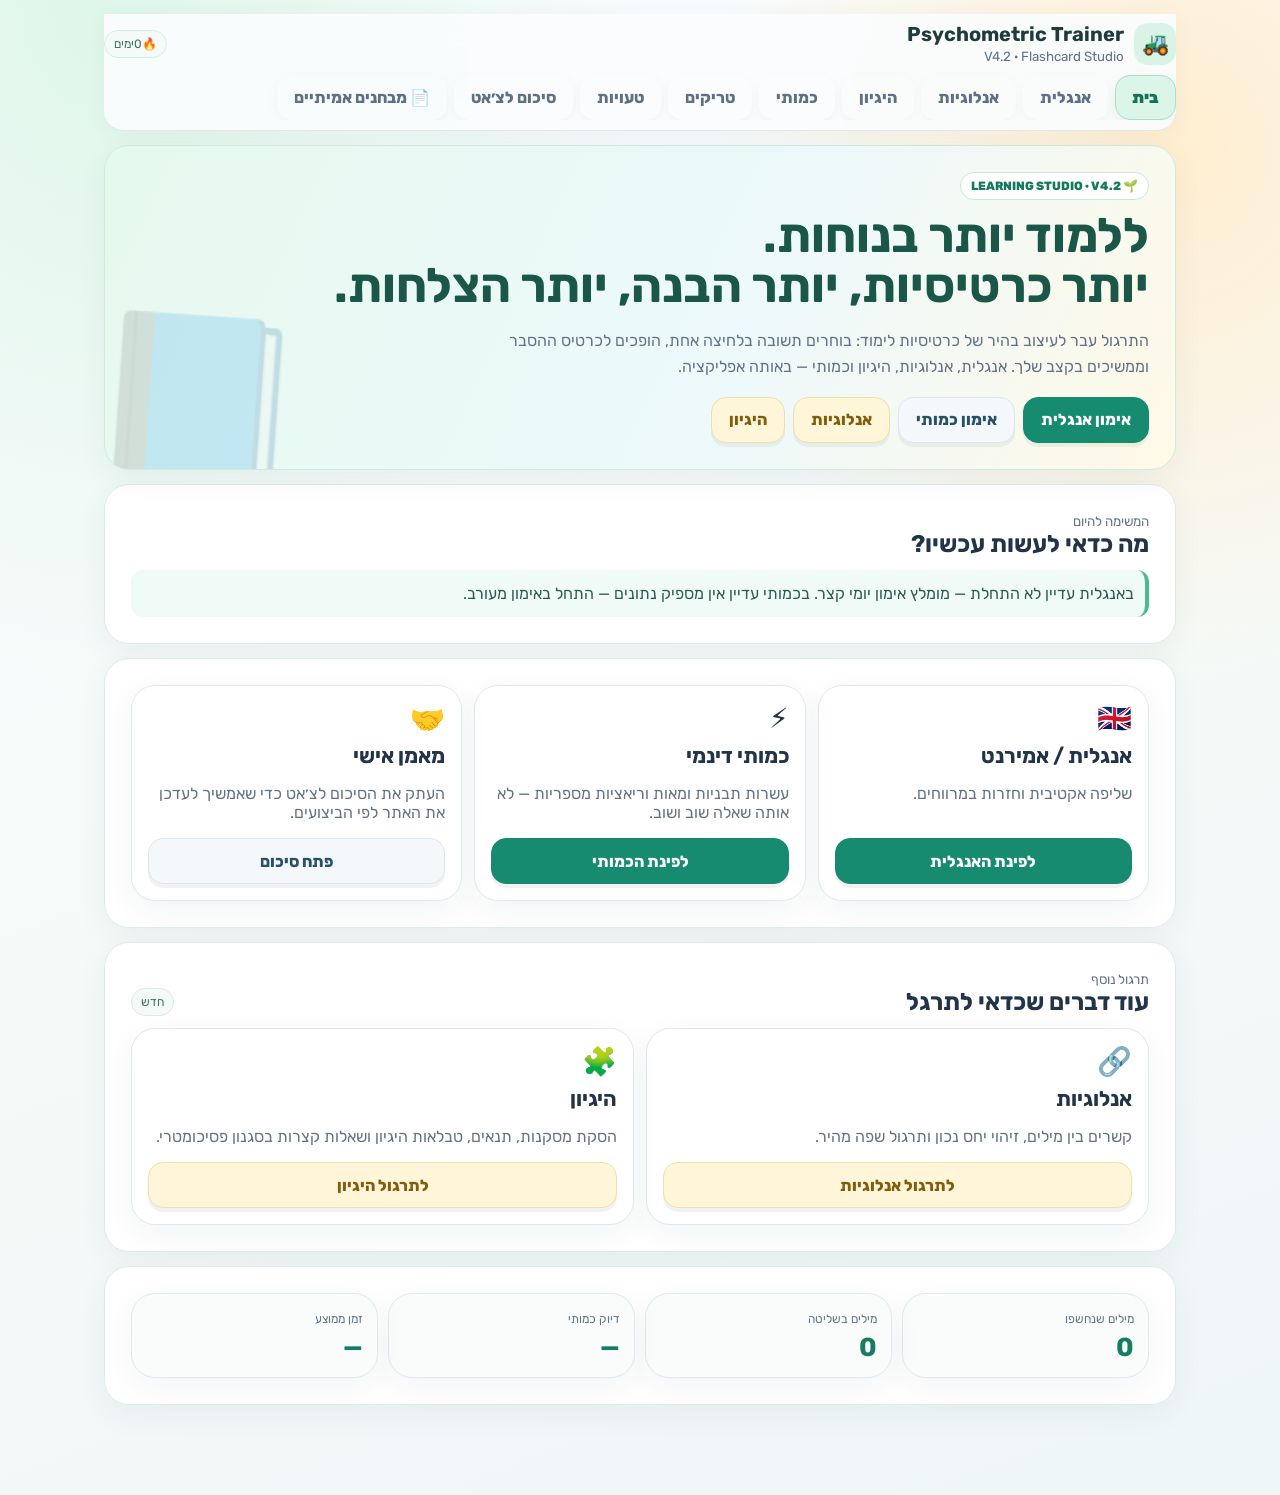
==== commit d7faadee: "Make V4.2 flashcards the main GitHub Pages experience" ====
--- a/index.html
+++ b/index.html
@@ -1 +1 @@
-<!doctype html><html lang="he" dir="rtl"><head><meta charset="utf-8"><meta name="viewport" content="width=device-width,initial-scale=1"><meta http-equiv="refresh" content="0; url=v4/"><title>Psychometric Trainer</title><script>location.replace('v4/');</script></head><body style="font-family:system-ui;background:#071008;color:white;text-align:center;padding:40px">מעביר לגרסה החדשה… <a href="v4/" style="color:#ffe177">לחץ כאן אם לא הועברת</a></body></html>+<!doctype html><html lang="he" dir="rtl"><head><meta charset="utf-8"><meta name="viewport" content="width=device-width, initial-scale=1"><meta name="theme-color" content="#f7fafc"><title>Psychometric Trainer V4.2</title><meta http-equiv="refresh" content="0; url=v42/"><script>location.replace('v42/');</script></head><body style="font-family:system-ui,Arial;background:#f7fafc;color:#254e43;text-align:center;padding:48px"><h1>עוברים לאפליקציית הלמידה החדשה…</h1><p><a href="v42/" style="color:#15836a">לחץ כאן לפתיחת V4.2</a></p></body></html>
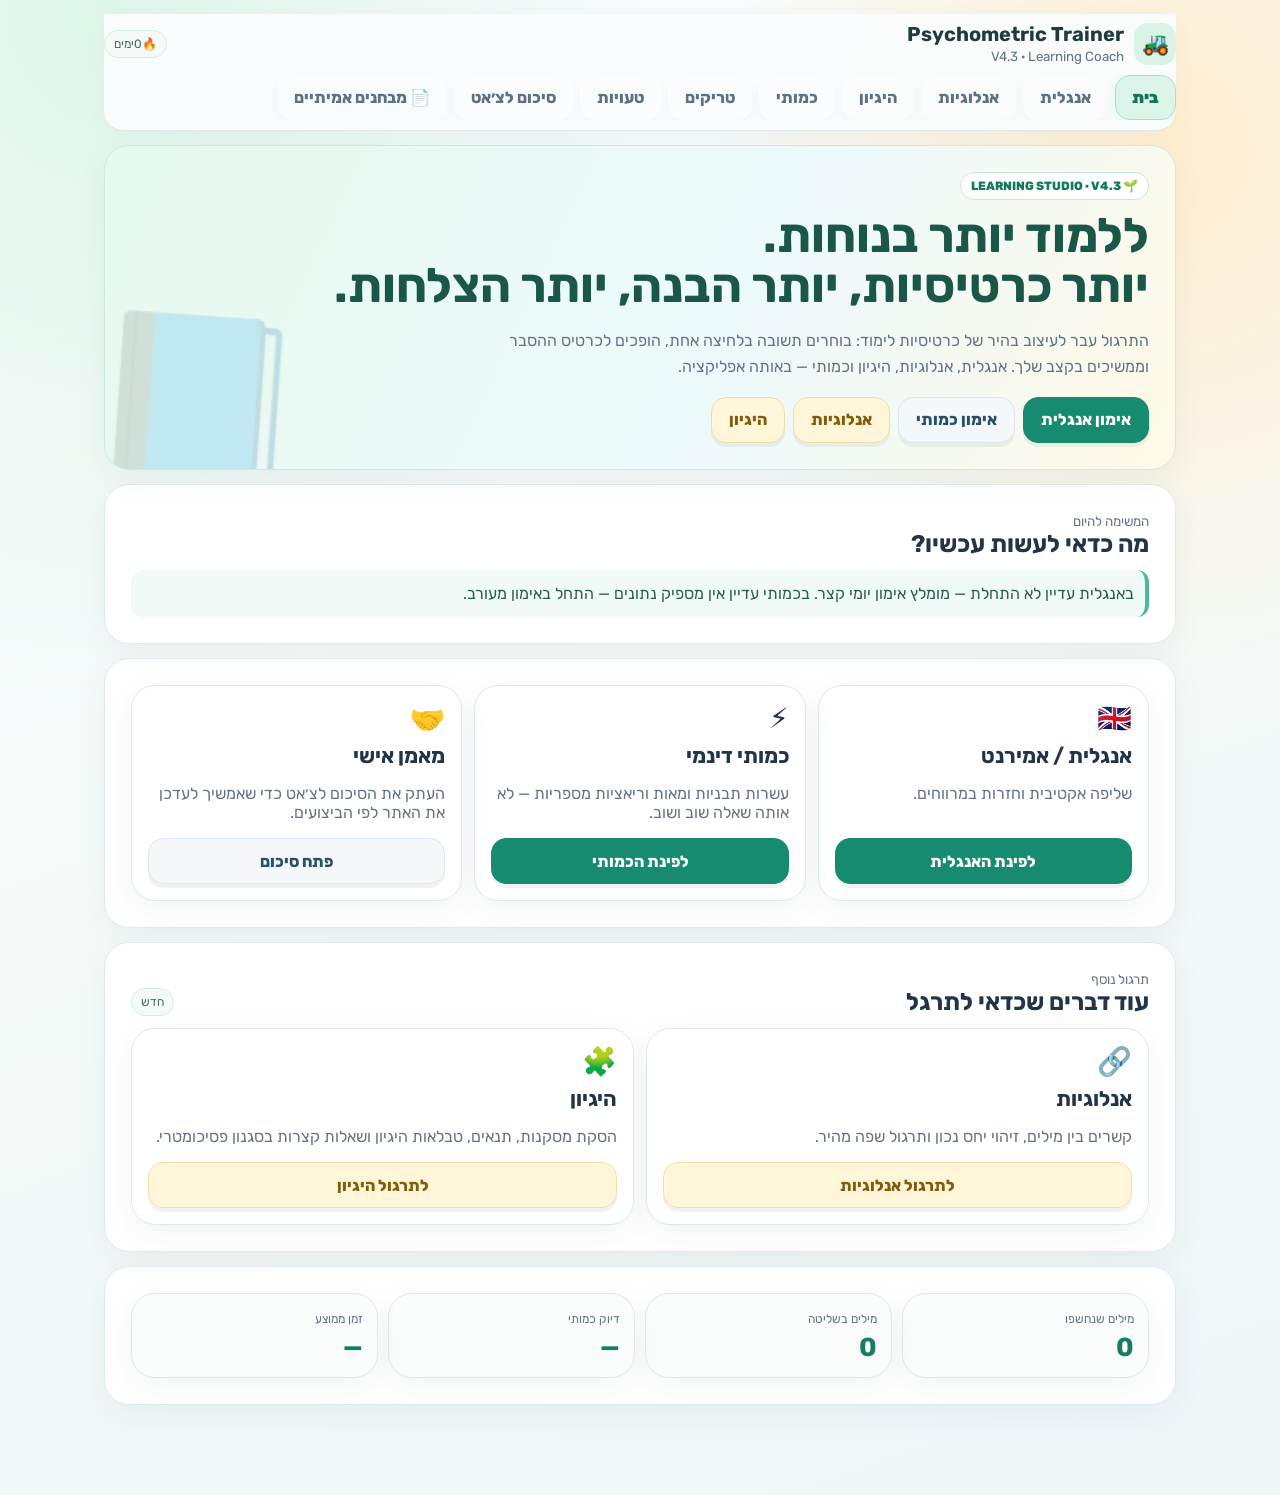
==== commit 198e0ed2: "Route main GitHub Pages site to V4.3 Learning Coach" ====
--- a/index.html
+++ b/index.html
@@ -1 +1 @@
-<!doctype html><html lang="he" dir="rtl"><head><meta charset="utf-8"><meta name="viewport" content="width=device-width, initial-scale=1"><meta name="theme-color" content="#f7fafc"><title>Psychometric Trainer V4.2</title><meta http-equiv="refresh" content="0; url=v42/"><script>location.replace('v42/');</script></head><body style="font-family:system-ui,Arial;background:#f7fafc;color:#254e43;text-align:center;padding:48px"><h1>עוברים לאפליקציית הלמידה החדשה…</h1><p><a href="v42/" style="color:#15836a">לחץ כאן לפתיחת V4.2</a></p></body></html>+<!doctype html><html lang="he" dir="rtl"><head><meta charset="utf-8"><meta name="viewport" content="width=device-width,initial-scale=1"><meta name="theme-color" content="#f7fafc"><title>Psychometric Trainer V4.3</title><meta http-equiv="refresh" content="0; url=v43/"><script>location.replace("v43/");</script></head><body style="background:#f7fafc;color:#1e3c3e;font:18px system-ui,sans-serif;text-align:center;padding:48px">מעביר לאפליקציית הלמידה V4.3… <a href="v43/">למעבר ידני</a></body></html>
